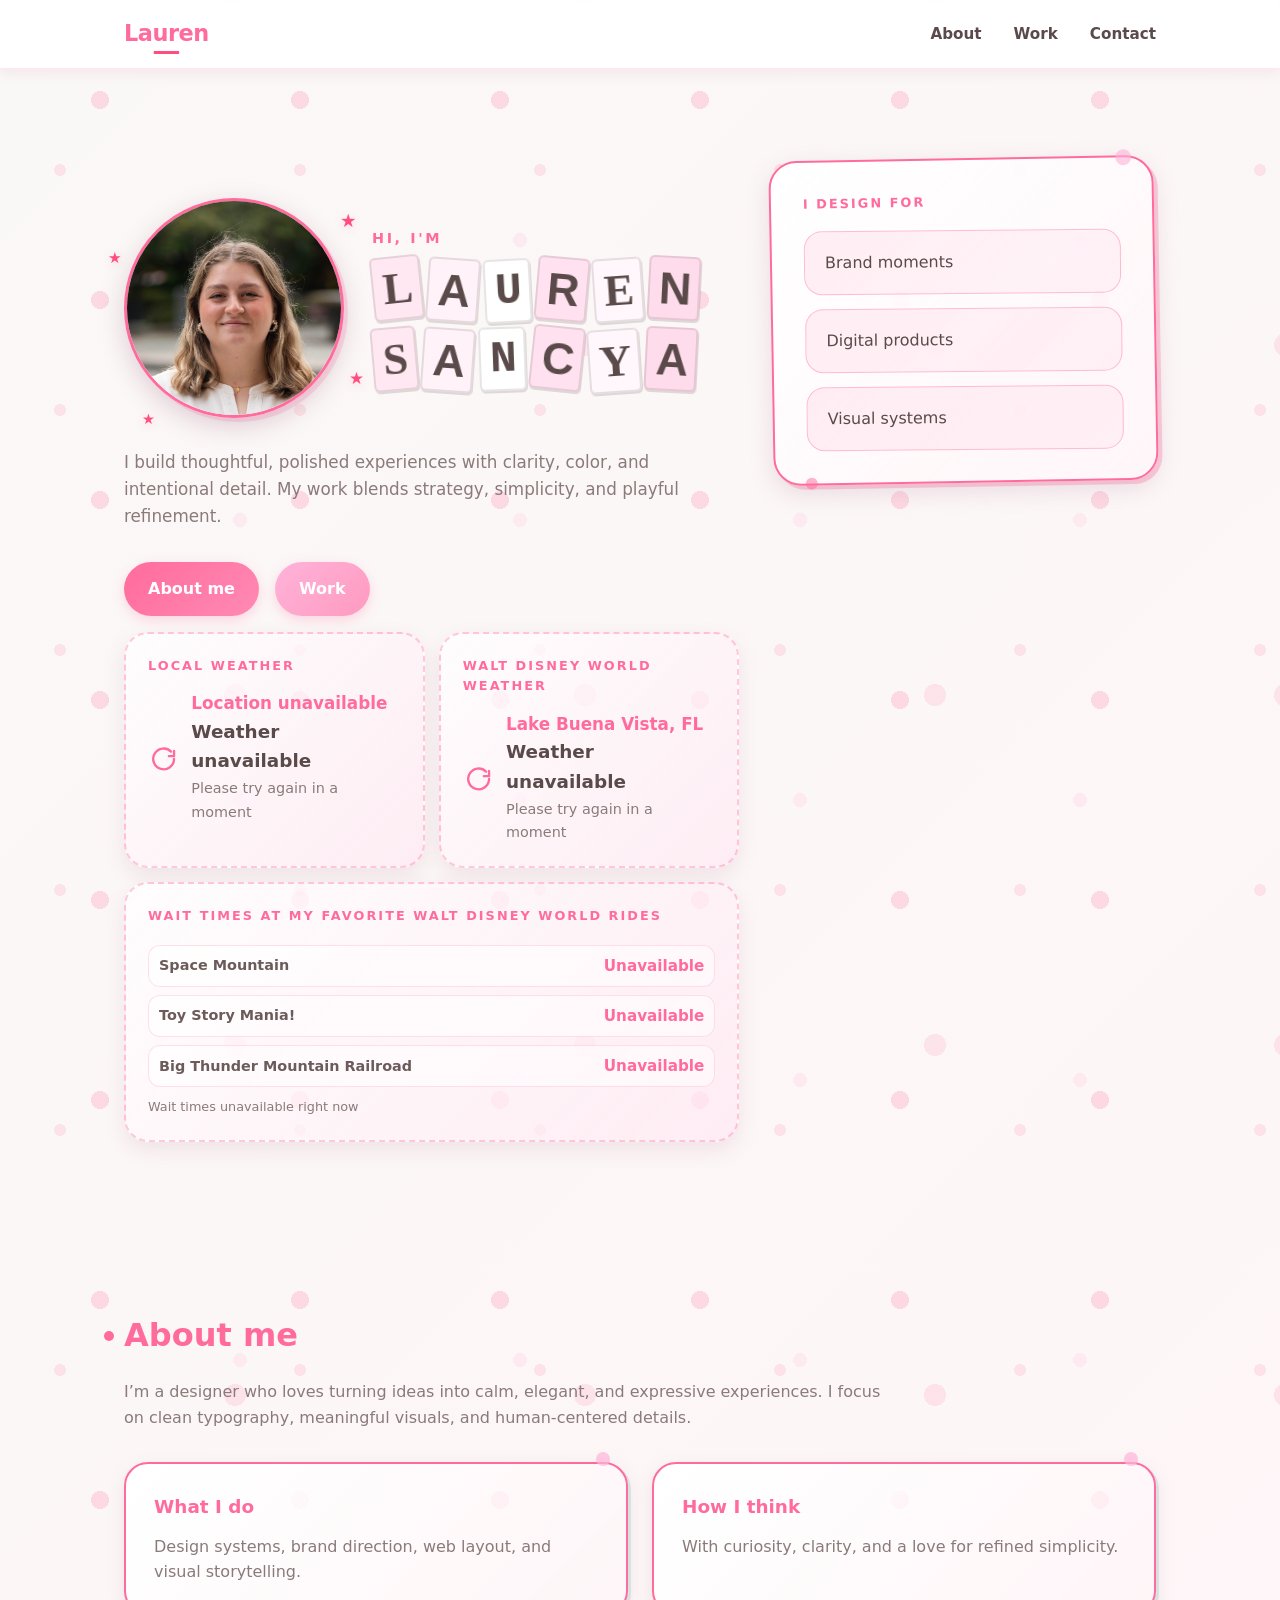
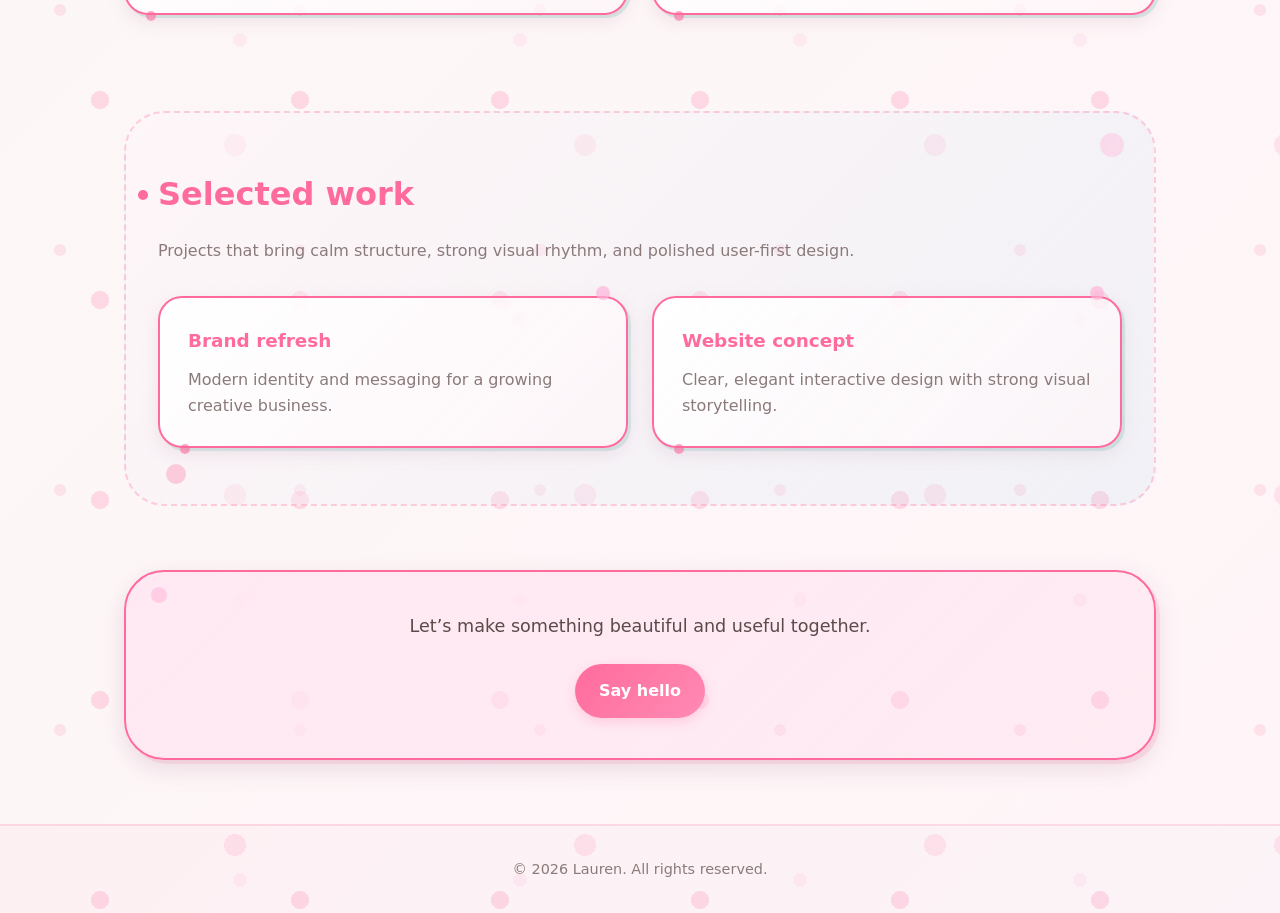
==== index.html @ f13fa700 "Add Disney ride wait times feature with live updates" ====
<!DOCTYPE html>
<html lang="en">
<head>
  <meta charset="UTF-8" />
  <meta name="viewport" content="width=device-width, initial-scale=1.0" />
  <title>Lauren | Designer</title>
  <link rel="stylesheet" href="css/style.css" />
  <style>
    .weather-card {
      margin-top: 18px;
      padding: 22px;
      border-radius: 24px;
      background: linear-gradient(135deg, rgba(255, 255, 255, 0.78), rgba(255, 232, 242, 0.7));
      border: 2px dashed rgba(255, 107, 157, 0.35);
      box-shadow: 0 8px 20px rgba(162, 107, 137, 0.14);
    }

    .weather-duo {
      margin-top: 16px;
      display: flex;
      gap: 14px;
      align-items: stretch;
      flex-wrap: wrap;
    }

    .weather-duo .weather-card {
      margin-top: 0;
      flex: 1 1 240px;
      min-width: 0;
    }

    @media (max-width: 760px) {
      .weather-duo {
        flex-direction: column;
      }
    }

    .weather-row {
      display: flex;
      align-items: center;
      gap: 12px;
      margin-top: 10px;
    }

    .weather-emoji {
      width: 2rem;
      height: 2rem;
      display: inline-flex;
      align-items: center;
      justify-content: center;
      line-height: 1;
    }

    .weather-emoji svg {
      width: 100%;
      height: 100%;
      display: block;
    }

    .weather-temp {
      margin: 0;
      font-size: 1.15rem;
      font-weight: 700;
      color: #5a4a4a;
    }

    .weather-text {
      margin: 2px 0 0;
      font-size: 0.9rem;
      color: #8b7a7a;
    }

    .weather-location {
      margin: 0 0 4px;
      font-size: 1.05rem;
      color: #ff6b9d;
      font-weight: 700;
      line-height: 1.1;
    }

    .ride-waits-list {
      list-style: none;
      margin: 10px 0 0;
      padding: 0;
      display: grid;
      gap: 8px;
    }

    .ride-waits-list li {
      display: flex;
      align-items: center;
      justify-content: space-between;
      gap: 8px;
      padding: 8px 10px;
      border-radius: 12px;
      background: rgba(255, 255, 255, 0.55);
      border: 1px solid rgba(255, 107, 157, 0.2);
    }

    .ride-name {
      font-size: 0.9rem;
      color: #6d5b5b;
      font-weight: 600;
    }

    .ride-wait {
      font-size: 0.95rem;
      color: #ff6b9d;
      font-weight: 700;
      white-space: nowrap;
    }

    .ride-waits-note {
      margin: 10px 0 0;
      font-size: 0.8rem;
      color: #8b7a7a;
    }
  </style>
</head>
<body>
  <nav class="navbar">
    <div class="navbar-container">
      <a href="index.html" class="navbar-logo">Lauren</a>
      <ul class="nav-links">
        <li><a href="about.html">About</a></li>
        <li><a href="work.html">Work</a></li>
        <li><a href="contact.html">Contact</a></li>
      </ul>
    </div>
  </nav>

  <main class="site-shell">
    <section class="hero reveal">
      <div class="hero-copy">
        <div class="name-section">
          <div class="photo-wrap">
            <img src="assets/images/profile.jpg" alt="Lauren Sancya" class="profile-photo">
            <span class="star-sticker star-1" aria-hidden="true">★</span>
            <span class="star-sticker star-2" aria-hidden="true">★</span>
            <span class="star-sticker star-3" aria-hidden="true">★</span>
            <span class="star-sticker star-4" aria-hidden="true">★</span>
          </div>
          <div class="name-copy">
            <p class="eyebrow">Hi, I'm</p>
            <h1 class="magazine-name" aria-label="Lauren Sancya">
              <span aria-hidden="true">L</span><span aria-hidden="true">a</span><span aria-hidden="true">u</span><span aria-hidden="true">r</span><span aria-hidden="true">e</span><span aria-hidden="true">n</span><span class="letter-gap" aria-hidden="true"></span><span aria-hidden="true">S</span><span aria-hidden="true">a</span><span aria-hidden="true">n</span><span aria-hidden="true">c</span><span aria-hidden="true">y</span><span aria-hidden="true">a</span>
            </h1>
          </div>
        </div>
        <p class="intro">
          I build thoughtful, polished experiences with clarity, color, and
          intentional detail. My work blends strategy, simplicity, and playful
          refinement.
        </p>
        <div class="actions">
          <a class="button button-primary" href="#about">About me</a>
          <a class="button button-secondary" href="#work">Work</a>
        </div>
        <div class="weather-duo">
          <div class="weather-card reveal reveal-delay-2" aria-live="polite">
            <p class="detail-label">Local weather</p>
            <div class="weather-row">
              <span id="weatherEmoji" class="weather-emoji" aria-hidden="true"></span>
              <div>
                <p id="weatherLocation" class="weather-location">Near you</p>
                <p id="weatherTemp" class="weather-temp">Loading weather...</p>
                <p id="weatherText" class="weather-text">Checking your location</p>
              </div>
            </div>
          </div>
          <div class="weather-card reveal reveal-delay-3" aria-live="polite">
            <p class="detail-label">Walt Disney World weather</p>
            <div class="weather-row">
              <span id="disneyWeatherEmoji" class="weather-emoji" aria-hidden="true"></span>
              <div>
                <p id="disneyWeatherLocation" class="weather-location">Lake Buena Vista, FL</p>
                <p id="disneyWeatherTemp" class="weather-temp">Loading weather...</p>
                <p id="disneyWeatherText" class="weather-text">Fetching current conditions</p>
              </div>
            </div>
          </div>
          <div class="weather-card ride-waits-card reveal reveal-delay-3" aria-live="polite">
            <p class="detail-label">Wait times at my Favorite Walt Disney World Rides</p>
            <ul class="ride-waits-list">
              <li>
                <span class="ride-name">Space Mountain</span>
                <span id="waitSpaceMountain" class="ride-wait">Loading...</span>
              </li>
              <li>
                <span class="ride-name">Toy Story Mania!</span>
                <span id="waitToyStoryMania" class="ride-wait">Loading...</span>
              </li>
              <li>
                <span class="ride-name">Big Thunder Mountain Railroad</span>
                <span id="waitBigThunder" class="ride-wait">Loading...</span>
              </li>
            </ul>
            <p id="rideWaitsNote" class="ride-waits-note">Fetching live wait times...</p>
          </div>
        </div>
      </div>
      <div class="hero-card">
        <div class="detail-card">
          <p class="detail-label">I design for</p>
          <ul>
            <li>Brand moments</li>
            <li>Digital products</li>
            <li>Visual systems</li>
          </ul>
        </div>
      </div>
    </section>

    <section id="about" class="section-panel reveal">
      <div>
        <h2>About me</h2>
        <p>
          I’m a designer who loves turning ideas into calm, elegant, and
          expressive experiences. I focus on clean typography, meaningful
          visuals, and human-centered details.
        </p>
      </div>
      <div class="bio-grid">
        <div class="bio-card reveal reveal-delay-1">
          <h3>What I do</h3>
          <p>Design systems, brand direction, web layout, and visual storytelling.</p>
        </div>
        <div class="bio-card reveal reveal-delay-2">
          <h3>How I think</h3>
          <p>With curiosity, clarity, and a love for refined simplicity.</p>
        </div>
      </div>
    </section>

    <section id="work" class="section-panel section-alt reveal">
      <div>
        <h2>Selected work</h2>
        <p>
          Projects that bring calm structure, strong visual rhythm, and polished
          user-first design.
        </p>
      </div>
      <div class="project-grid">
        <article class="project-card reveal reveal-delay-1">
          <h3>Brand refresh</h3>
          <p>Modern identity and messaging for a growing creative business.</p>
        </article>
        <article class="project-card reveal reveal-delay-2">
          <h3>Website concept</h3>
          <p>Clear, elegant interactive design with strong visual storytelling.</p>
        </article>
      </div>
    </section>

    <section class="footer-panel reveal">
      <p>Let’s make something beautiful and useful together.</p>
      <a class="button button-primary" href="contact.html">Say hello</a>
    </section>
  </main>

  <footer class="site-footer">
    <p>&copy; 2026 Lauren. All rights reserved.</p>
  </footer>
<script>
  const observer = new IntersectionObserver((entries) => {
    entries.forEach((entry) => {
      if (entry.isIntersecting) {
        entry.target.classList.add('visible');
        observer.unobserve(entry.target);
      }
    });
  }, { threshold: 0.12 });
  document.querySelectorAll('.reveal').forEach((el) => observer.observe(el));

  const weatherEmojiEl = document.getElementById('weatherEmoji');
  const weatherTempEl = document.getElementById('weatherTemp');
  const weatherTextEl = document.getElementById('weatherText');
  const weatherLocationEl = document.getElementById('weatherLocation');
  const disneyWeatherEmojiEl = document.getElementById('disneyWeatherEmoji');
  const disneyWeatherTempEl = document.getElementById('disneyWeatherTemp');
  const disneyWeatherTextEl = document.getElementById('disneyWeatherText');
  const disneyWeatherLocationEl = document.getElementById('disneyWeatherLocation');
  const waitSpaceMountainEl = document.getElementById('waitSpaceMountain');
  const waitToyStoryManiaEl = document.getElementById('waitToyStoryMania');
  const waitBigThunderEl = document.getElementById('waitBigThunder');
  const rideWaitsNoteEl = document.getElementById('rideWaitsNote');

  function pinkWeatherIcon(iconName) {
    const stroke = '#ff6b9d';
    const fill = 'none';
    const base = `stroke="${stroke}" stroke-width="1.8" stroke-linecap="round" stroke-linejoin="round" fill="${fill}"`;

    const icons = {
      sunny: `<svg viewBox="0 0 24 24" aria-hidden="true"><circle cx="12" cy="12" r="4" ${base}></circle><path d="M12 2.8v2.2M12 19v2.2M2.8 12H5M19 12h2.2M5.2 5.2l1.6 1.6M17.2 17.2l1.6 1.6M18.8 5.2l-1.6 1.6M6.8 17.2l-1.6 1.6" ${base}></path></svg>`,
      partlyCloudy: `<svg viewBox="0 0 24 24" aria-hidden="true"><circle cx="8" cy="8" r="3" ${base}></circle><path d="M12 18.5h6a2.8 2.8 0 1 0-.6-5.5 4.5 4.5 0 0 0-8.5 1.4A2.4 2.4 0 0 0 9.5 18.5H12Z" ${base}></path></svg>`,
      cloudy: `<svg viewBox="0 0 24 24" aria-hidden="true"><path d="M7.5 18h9a3 3 0 1 0-.8-5.9A5 5 0 0 0 6 13.2 2.8 2.8 0 0 0 7.5 18Z" ${base}></path></svg>`,
      foggy: `<svg viewBox="0 0 24 24" aria-hidden="true"><path d="M7.5 13h9a3 3 0 1 0-.8-5.9A5 5 0 0 0 6 8.2 2.8 2.8 0 0 0 7.5 13Z" ${base}></path><path d="M4 16h16M6 19h12" ${base}></path></svg>`,
      drizzle: `<svg viewBox="0 0 24 24" aria-hidden="true"><path d="M7.5 12.5h9a3 3 0 1 0-.8-5.9A5 5 0 0 0 6 7.7a2.8 2.8 0 0 0 1.5 4.8Z" ${base}></path><path d="M9 16.2l-.8 1.8M13 16.2l-.8 1.8M17 16.2l-.8 1.8" ${base}></path></svg>`,
      rain: `<svg viewBox="0 0 24 24" aria-hidden="true"><path d="M7.5 12.5h9a3 3 0 1 0-.8-5.9A5 5 0 0 0 6 7.7a2.8 2.8 0 0 0 1.5 4.8Z" ${base}></path><path d="M9 15.8l-1 2.7M13 15.8l-1 2.7M17 15.8l-1 2.7" ${base}></path></svg>`,
      snow: `<svg viewBox="0 0 24 24" aria-hidden="true"><path d="M7.5 12.5h9a3 3 0 1 0-.8-5.9A5 5 0 0 0 6 7.7a2.8 2.8 0 0 0 1.5 4.8Z" ${base}></path><path d="M10 17h4M12 15v4M10.7 15.7l2.6 2.6M13.3 15.7l-2.6 2.6" ${base}></path></svg>`,
      thunderstorm: `<svg viewBox="0 0 24 24" aria-hidden="true"><path d="M7.5 12.5h9a3 3 0 1 0-.8-5.9A5 5 0 0 0 6 7.7a2.8 2.8 0 0 0 1.5 4.8Z" ${base}></path><path d="M12.6 13.7l-1.8 3h1.8l-1.2 3.5 3-4.5h-1.9l1.1-2Z" ${base}></path></svg>`,
      update: `<svg viewBox="0 0 24 24" aria-hidden="true"><path d="M20 12a8 8 0 1 1-2.3-5.7" ${base}></path><path d="M20 5.8v4h-4" ${base}></path></svg>`
    };

    return icons[iconName] || icons.update;
  }

  function weatherFromCode(code) {
    if (code === 0) return { icon: 'sunny', label: 'Sunny' };
    if ([1, 2].includes(code)) return { icon: 'partlyCloudy', label: 'Partly cloudy' };
    if (code === 3) return { icon: 'cloudy', label: 'Cloudy' };
    if ([45, 48].includes(code)) return { icon: 'foggy', label: 'Foggy' };
    if ([51, 53, 55, 56, 57].includes(code)) return { icon: 'drizzle', label: 'Drizzle' };
    if ([61, 63, 65, 66, 67, 80, 81, 82].includes(code)) return { icon: 'rain', label: 'Rain' };
    if ([71, 73, 75, 77, 85, 86].includes(code)) return { icon: 'snow', label: 'Snow' };
    if ([95, 96, 99].includes(code)) return { icon: 'thunderstorm', label: 'Thunderstorm' };
    return { icon: 'update', label: 'Weather update' };
  }

  function setWeatherStatus(iconName, tempText, descText, locationText = 'Near you') {
    weatherEmojiEl.innerHTML = pinkWeatherIcon(iconName);
    weatherTempEl.textContent = tempText;
    weatherTextEl.textContent = descText;
    weatherLocationEl.textContent = locationText;
  }

  function setDisneyWeatherStatus(iconName, tempText, descText, locationText = 'Lake Buena Vista, FL') {
    disneyWeatherEmojiEl.innerHTML = pinkWeatherIcon(iconName);
    disneyWeatherTempEl.textContent = tempText;
    disneyWeatherTextEl.textContent = descText;
    disneyWeatherLocationEl.textContent = locationText;
  }

  function locationLabelFromTimezone(timezone, latitude, longitude) {
    if (!timezone || timezone === 'auto' || timezone === 'GMT' || timezone === 'UTC') {
      return `Lat ${latitude.toFixed(2)}, Lon ${longitude.toFixed(2)}`;
    }

    const lastSegment = timezone.split('/').pop() || timezone;
    return lastSegment.replace(/_/g, ' ');
  }

  const usStateAbbreviations = {
    Alabama: 'AL',
    Alaska: 'AK',
    Arizona: 'AZ',
    Arkansas: 'AR',
    California: 'CA',
    Colorado: 'CO',
    Connecticut: 'CT',
    Delaware: 'DE',
    Florida: 'FL',
    Georgia: 'GA',
    Hawaii: 'HI',
    Idaho: 'ID',
    Illinois: 'IL',
    Indiana: 'IN',
    Iowa: 'IA',
    Kansas: 'KS',
    Kentucky: 'KY',
    Louisiana: 'LA',
    Maine: 'ME',
    Maryland: 'MD',
    Massachusetts: 'MA',
    Michigan: 'MI',
    Minnesota: 'MN',
    Mississippi: 'MS',
    Missouri: 'MO',
    Montana: 'MT',
    Nebraska: 'NE',
    Nevada: 'NV',
    'New Hampshire': 'NH',
    'New Jersey': 'NJ',
    'New Mexico': 'NM',
    'New York': 'NY',
    'North Carolina': 'NC',
    'North Dakota': 'ND',
    Ohio: 'OH',
    Oklahoma: 'OK',
    Oregon: 'OR',
    Pennsylvania: 'PA',
    'Rhode Island': 'RI',
    'South Carolina': 'SC',
    'South Dakota': 'SD',
    Tennessee: 'TN',
    Texas: 'TX',
    Utah: 'UT',
    Vermont: 'VT',
    Virginia: 'VA',
    Washington: 'WA',
    'West Virginia': 'WV',
    Wisconsin: 'WI',
    Wyoming: 'WY',
    'District of Columbia': 'DC'
  };

  function normalizeUsState(stateName, countryCode = '') {
    if (!stateName) return '';
    const normalizedCountry = String(countryCode).toUpperCase();
    const trimmed = String(stateName).trim();

    if (/^[A-Z]{2}$/.test(trimmed)) return trimmed;

    if (normalizedCountry === 'US') {
      return usStateAbbreviations[trimmed] || trimmed;
    }

    return trimmed;
  }

  async function locationLabelFromCoords(latitude, longitude, timezoneFallback) {
    function fallbackLabel() {
      return locationLabelFromTimezone(timezoneFallback, latitude, longitude);
    }

    try {
      const primaryUrl = `https://api.bigdatacloud.net/data/reverse-geocode-client?latitude=${latitude}&longitude=${longitude}&localityLanguage=en`;
      const primaryResponse = await fetch(primaryUrl);
      if (primaryResponse.ok) {
        const primaryData = await primaryResponse.json();
        const city = primaryData.city || primaryData.locality || '';
        const countryCode = primaryData.countryCode || '';
        const subdivisionCode = String(primaryData.principalSubdivisionCode || '');
        const stateFromCode = subdivisionCode.includes('-') ? subdivisionCode.split('-').pop() : '';
        const stateFromName = normalizeUsState(primaryData.principalSubdivision || '', countryCode);
        const state = stateFromCode || stateFromName;

        if (city && state) return `${city}, ${state}`;
        if (city) return city;
      }

      const reverseUrl = `https://geocoding-api.open-meteo.com/v1/reverse?latitude=${latitude}&longitude=${longitude}&language=en&format=json`;
      const reverseResponse = await fetch(reverseUrl);
      if (!reverseResponse.ok) throw new Error('Reverse geocoding failed');

      const reverseData = await reverseResponse.json();
      const place = reverseData.results && reverseData.results[0];
      if (!place) throw new Error('No reverse geocoding result');

      const city = place.name || '';
      const countryCode = place.country_code || '';
      const state = normalizeUsState(place.admin1 || '', countryCode) || place.country || '';

      if (city && state) return `${city}, ${state}`;
      if (city) return city;

      return fallbackLabel();
    } catch (error) {
      return fallbackLabel();
    }
  }

  async function loadWeather(latitude, longitude) {
    try {
      const url = `https://api.open-meteo.com/v1/forecast?latitude=${latitude}&longitude=${longitude}&current=temperature_2m,weather_code&temperature_unit=fahrenheit&timezone=auto`;
      const response = await fetch(url);
      if (!response.ok) throw new Error('Weather request failed');
      const data = await response.json();
      const current = data.current;
      if (!current) throw new Error('Missing weather data');

      const condition = weatherFromCode(current.weather_code);
      const temp = Math.round(current.temperature_2m);
      const locationLabel = await locationLabelFromCoords(latitude, longitude, data.timezone);
      setWeatherStatus(condition.icon, `${temp}°F`, condition.label, locationLabel);
    } catch (error) {
      setWeatherStatus('update', 'Weather unavailable', 'Please try again in a moment', 'Location unavailable');
    }
  }

  async function loadDisneyWeather() {
    try {
      const disneyLat = 28.3772;
      const disneyLon = -81.5707;
      const url = `https://api.open-meteo.com/v1/forecast?latitude=${disneyLat}&longitude=${disneyLon}&current=temperature_2m,weather_code&temperature_unit=fahrenheit&timezone=auto`;
      const response = await fetch(url);
      if (!response.ok) throw new Error('Disney weather request failed');
      const data = await response.json();
      const current = data.current;
      if (!current) throw new Error('Missing Disney weather data');

      const condition = weatherFromCode(current.weather_code);
      const temp = Math.round(current.temperature_2m);
      setDisneyWeatherStatus(condition.icon, `${temp}°F`, condition.label, 'Lake Buena Vista, FL');
    } catch (error) {
      setDisneyWeatherStatus('update', 'Weather unavailable', 'Please try again in a moment', 'Lake Buena Vista, FL');
    }
  }

  function getBrowserPosition(options) {
    return new Promise((resolve, reject) => {
      navigator.geolocation.getCurrentPosition(resolve, reject, options);
    });
  }

  function waitTextFromRideLiveData(data) {
    const live = data && data.liveData && data.liveData[0];
    if (!live) return 'Unavailable';

    const standbyWait = live.queue && live.queue.STANDBY && live.queue.STANDBY.waitTime;
    if (typeof standbyWait === 'number') {
      return `${standbyWait} min`;
    }

    if (live.status === 'DOWN') return 'Down';
    if (live.status === 'CLOSED') return 'Closed';
    return 'Unavailable';
  }

  async function loadDisneyRideWaits() {
    const rideConfigs = [
      { id: 'b2260923-9315-40fd-9c6b-44dd811dbe64', element: waitSpaceMountainEl },
      { id: '20b5daa8-e1ea-436f-830c-2d7d18d929b5', element: waitToyStoryManiaEl },
      { id: 'de3309ca-97d5-4211-bffe-739fed47e92f', element: waitBigThunderEl }
    ];

    rideWaitsNoteEl.textContent = 'Fetching live wait times...';

    try {
      const waitResults = await Promise.all(
        rideConfigs.map(async (ride) => {
          const url = `https://api.themeparks.wiki/v1/entity/${ride.id}/live`;
          const response = await fetch(url);
          if (!response.ok) throw new Error('Ride wait request failed');
          const data = await response.json();
          return {
            element: ride.element,
            waitText: waitTextFromRideLiveData(data)
          };
        })
      );

      waitResults.forEach((item) => {
        item.element.textContent = item.waitText;
      });

      const updatedTime = new Date().toLocaleTimeString([], { hour: 'numeric', minute: '2-digit' });
      rideWaitsNoteEl.textContent = `Updated ${updatedTime}`;
    } catch (error) {
      rideConfigs.forEach((ride) => {
        ride.element.textContent = 'Unavailable';
      });
      rideWaitsNoteEl.textContent = 'Wait times unavailable right now';
    }
  }

  async function loadApproximateWeatherFromTimezone() {
    try {
      const tz = Intl.DateTimeFormat().resolvedOptions().timeZone || '';
      const guessedCity = (tz.split('/').pop() || '').replace(/_/g, ' ');
      if (!guessedCity) throw new Error('No timezone city available');

      const geoUrl = `https://geocoding-api.open-meteo.com/v1/search?name=${encodeURIComponent(guessedCity)}&count=1&language=en&format=json`;
      const geoResponse = await fetch(geoUrl);
      if (!geoResponse.ok) throw new Error('Geocoding failed');

      const geoData = await geoResponse.json();
      const place = geoData.results && geoData.results[0];
      if (!place) throw new Error('No geocoding result');

      await loadWeather(place.latitude, place.longitude);
    } catch (error) {
      setWeatherStatus('⚠️', 'Weather unavailable', 'Please try again in a moment', 'Location unavailable');
    }
  }

  async function requestWeatherFromBrowserLocation() {
    if (!navigator.geolocation) {
      loadApproximateWeatherFromTimezone();
      return;
    }

    if (!window.isSecureContext) {
      loadApproximateWeatherFromTimezone();
      return;
    }

    try {
      const firstTry = await getBrowserPosition({
        enableHighAccuracy: false,
        timeout: 4500,
        maximumAge: 900000
      });
      loadWeather(firstTry.coords.latitude, firstTry.coords.longitude);
      return;
    } catch (error) {
      if (error && error.code === 1) {
        loadApproximateWeatherFromTimezone();
      } else if (error && error.code === 2) {
        loadApproximateWeatherFromTimezone();
      } else {
        loadApproximateWeatherFromTimezone();
      }
    }
  }

  setWeatherStatus('update', 'Loading weather...', 'Checking your location', 'Near you');
  setDisneyWeatherStatus('update', 'Loading weather...', 'Fetching current conditions', 'Lake Buena Vista, FL');

  requestWeatherFromBrowserLocation();
  loadDisneyWeather();
  loadDisneyRideWaits();
</script>
</body>
</html>
---- css/style.css ----
:root {
  color-scheme: light;
  --bg: #faf8f6;
  --surface: #fff5f8;
  --surface-strong: #ffe8f2;
  --text: #5a4a4a;
  --muted: #8b7a7a;
  --accent-pink: #ff6b9d;
  --accent-pink-light: #ffb3d9;
  --accent-pink-dark: #ff4d7f;
  --accent-blue: #a8d8f0;
  --accent-brown: #a68570;
  --accent-soft: rgba(255, 107, 157, 0.15);
  --radius: 32px;
  --shadow: 0 8px 24px rgba(162, 107, 137, 0.15);
}

* {
  box-sizing: border-box;
}

html, body {
  margin: 0;
  min-height: 100%;
}

body {
  font-family: "Segoe UI", ui-sans-serif, system-ui, -apple-system, BlinkMacSystemFont, sans-serif;
  background:
    radial-gradient(circle, rgba(255, 107, 157, 0.22) 9px,  transparent 9px),
    radial-gradient(circle, rgba(255, 179, 217, 0.18) 7px,  transparent 7px),
    radial-gradient(circle, rgba(255, 107, 157, 0.14) 11px, transparent 11px),
    radial-gradient(circle, rgba(255, 77,  127, 0.12) 6px,  transparent 6px),
    linear-gradient(135deg, #faf8f6 0%, #fff5f8 100%);
  background-size:
    200px 200px,
    280px 280px,
    350px 350px,
    240px 240px,
    100% 100%;
  background-position:
    0     0,
    100px 100px,
    60px  170px,
    180px 50px,
    0     0;
  animation: dots-move 24s linear infinite;
  color: var(--text);
  line-height: 1.6;
}

@keyframes dots-move {
  0% {
    background-position:
      0 0,
      100px 100px,
      60px 170px,
      180px 50px,
      0 0;
  }

  100% {
    background-position:
      200px 200px,
      -140px -120px,
      410px -180px,
      -60px 290px,
      0 0;
  }
}

/* Scroll reveal */
.reveal {
  opacity: 0;
  transform: translateY(32px);
  transition: opacity 0.6s ease, transform 0.6s ease;
}

.reveal.visible {
  opacity: 1;
  transform: translateY(0);
}

.reveal-delay-1 { transition-delay: 0.1s; }
.reveal-delay-2 { transition-delay: 0.2s; }
.reveal-delay-3 { transition-delay: 0.3s; }
.reveal-delay-4 { transition-delay: 0.4s; }

@media (prefers-reduced-motion: reduce) {
  body { animation: none; }
  .reveal { opacity: 1; transform: none; transition: none; }
}

/* Navigation */
.navbar {
  position: sticky;
  top: 0;
  background: rgba(255, 255, 255, 0.95);
  backdrop-filter: blur(10px);
  border-bottom: 2px solid rgba(255, 107, 157, 0.15);
  z-index: 100;
  box-shadow: 0 4px 12px rgba(162, 107, 137, 0.1);
}

.navbar-container {
  max-width: 1080px;
  margin: 0 auto;
  padding: 16px 24px;
  display: flex;
  justify-content: space-between;
  align-items: center;
}

.navbar-logo {
  font-size: 1.4rem;
  font-weight: 700;
  color: var(--accent-pink);
  text-decoration: none;
  letter-spacing: -0.02em;
  position: relative;
}

.navbar-logo::after {
  content: '';
  position: absolute;
  bottom: -2px;
  left: 0;
  right: 0;
  height: 3px;
  background: var(--accent-pink-dark);
  border-radius: 999px;
  transform: scaleX(0.3);
}

.nav-links {
  display: flex;
  list-style: none;
  gap: 32px;
  margin: 0;
  padding: 0;
}

.nav-links a {
  color: var(--text);
  text-decoration: none;
  font-weight: 600;
  transition: color 0.2s ease, transform 0.2s ease;
  position: relative;
  font-size: 0.95rem;
}

.nav-links a:hover {
  color: var(--accent-pink);
  transform: translateY(-2px);
}

.nav-links a.active {
  color: var(--accent-pink);
}

.nav-links a.active::after {
  content: '';
  position: absolute;
  bottom: -6px;
  left: 0;
  right: 0;
  height: 2px;
  background: var(--accent-pink);
  border-radius: 999px;
}

/* Main layout */
.site-shell {
  max-width: 1080px;
  margin: 0 auto;
  padding: 48px 24px 64px;
}

/* Page header */
.page-header {
  padding: 40px 0 64px;
  text-align: center;
}

.page-header h1 {
  margin: 0 0 24px;
  font-size: clamp(2.4rem, 3.5vw, 3.8rem);
  line-height: 1.1;
  letter-spacing: -0.04em;
}

.page-header .intro {
  max-width: 680px;
  margin: 0 auto;
  color: var(--muted);
  font-size: 1.05rem;
}

/* Hero section (home) */
.hero {
  display: grid;
  grid-template-columns: minmax(0, 1.6fr) minmax(260px, 1fr);
  gap: 32px;
  align-items: start;
  padding: 40px 0 64px;
}

.hero-copy {
  padding: 40px 0;
}

.name-section {
  display: flex;
  align-items: center;
  gap: 28px;
  margin-bottom: 24px;
}

.photo-wrap {
  position: relative;
  display: inline-block;
}

.star-sticker {
  position: absolute;
  z-index: 3;
  color: var(--accent-pink-dark);
  font-size: 1.15rem;
  text-shadow: 0 2px 8px rgba(255, 107, 157, 0.25);
  opacity: 0;
  transform: scale(0.45) rotate(-12deg);
  animation: sticker-pop 520ms cubic-bezier(0.17, 0.89, 0.32, 1.25) forwards, sticker-twinkle 1.4s ease-in-out 900ms infinite;
}

.star-1 {
  top: 8px;
  right: -12px;
  animation-delay: 240ms, 1.15s;
}

.star-2 {
  top: 48px;
  left: -16px;
  font-size: 0.95rem;
  animation-delay: 330ms, 1.35s;
}

.star-3 {
  bottom: 34px;
  right: -20px;
  font-size: 1.05rem;
  animation-delay: 420ms, 1.1s;
}

.star-4 {
  bottom: -6px;
  left: 18px;
  font-size: 0.9rem;
  animation-delay: 520ms, 1.4s;
}

.photo-wrap::before,
.photo-wrap::after {
  content: "";
  position: absolute;
  border-radius: 50%;
  pointer-events: none;
  opacity: 0;
}

.photo-wrap::before {
  width: 250px;
  height: 250px;
  top: -15px;
  left: -15px;
  border: 3px dashed rgba(255, 107, 157, 0.65);
  animation: burst-ring 700ms ease-out 80ms forwards;
}

.photo-wrap::after {
  width: 280px;
  height: 280px;
  top: -30px;
  left: -30px;
  background: radial-gradient(circle, rgba(255, 107, 157, 0.22) 0%, rgba(255, 107, 157, 0) 68%);
  animation: burst-glow 800ms ease-out 80ms forwards;
}

.profile-photo {
  width: 220px;
  height: 220px;
  border-radius: 50%;
  object-fit: cover;
  border: 3px solid var(--accent-pink);
  box-shadow: 0 8px 24px rgba(162, 107, 137, 0.3), 4px 4px 0 rgba(255, 107, 157, 0.2);
  flex-shrink: 0;
  opacity: 0;
  transform: scale(0.75);
  animation: photo-pop 650ms cubic-bezier(0.17, 0.89, 0.32, 1.28) 120ms forwards;
}

.name-copy {
  display: flex;
  flex-direction: column;
  gap: 8px;
}

.name-section .eyebrow {
  margin: 0;
  font-size: 0.9rem;
}

.name-section h1 {
  margin: 0;
  font-size: 2.8rem;
  line-height: 1.18;
}

.magazine-name {
  margin: 0;
  display: flex;
  flex-wrap: wrap;
  gap: 0.3rem;
  align-items: flex-end;
  line-height: 1;
  padding-bottom: 0.12em;
}

.magazine-name span {
  display: inline-flex;
  align-items: center;
  justify-content: center;
  min-width: 0.78em;
  padding: 0.08em 0.2em;
  border: 2px solid rgba(90, 74, 74, 0.15);
  border-radius: 0.12em;
  box-shadow: 1px 2px 0 rgba(90, 74, 74, 0.18);
  background: #fff;
  color: #5a4a4a;
  text-transform: uppercase;
  --letter-transform: rotate(0deg);
  transform: var(--letter-transform);
  opacity: 0;
  animation: letter-pop 480ms ease-out forwards, letter-bob 3.2s ease-in-out 1.1s infinite;
}

.magazine-name .letter-gap {
  min-width: 0.42em;
  padding: 0;
  border: 0;
  background: transparent;
  box-shadow: none;
  transform: none;
  opacity: 1;
  animation: none;
}

.magazine-name span:nth-child(1) { font-family: Georgia, serif; background: #ffe8f2; --letter-transform: rotate(-6deg) translateY(-2px); animation-delay: 80ms, 1.08s; }
.magazine-name span:nth-child(2) { font-family: "Trebuchet MS", sans-serif; background: #fff2f8; --letter-transform: rotate(4deg); animation-delay: 160ms, 1.16s; }
.magazine-name span:nth-child(3) { font-family: "Courier New", monospace; background: #fff; --letter-transform: rotate(-3deg) translateY(1px); animation-delay: 240ms, 1.24s; }
.magazine-name span:nth-child(4) { font-family: Impact, "Arial Black", sans-serif; background: #ffe1ef; --letter-transform: rotate(5deg) translateY(-1px); animation-delay: 320ms, 1.32s; }
.magazine-name span:nth-child(5) { font-family: "Palatino Linotype", serif; background: #fff7fb; --letter-transform: rotate(-4deg); animation-delay: 400ms, 1.40s; }
.magazine-name span:nth-child(6) { font-family: Verdana, sans-serif; background: #ffdceb; --letter-transform: rotate(3deg) translateY(-2px); animation-delay: 480ms, 1.48s; }
.magazine-name span:nth-child(8) { font-family: Georgia, serif; background: #ffe8f2; --letter-transform: rotate(-5deg); animation-delay: 560ms, 1.56s; }
.magazine-name span:nth-child(9) { font-family: "Gill Sans", "Trebuchet MS", sans-serif; background: #fff2f8; --letter-transform: rotate(4deg) translateY(1px); animation-delay: 640ms, 1.64s; }
.magazine-name span:nth-child(10) { font-family: "Courier New", monospace; background: #fff; --letter-transform: rotate(-2deg); animation-delay: 720ms, 1.72s; }
.magazine-name span:nth-child(11) { font-family: Impact, "Arial Black", sans-serif; background: #ffe1ef; --letter-transform: rotate(6deg) translateY(-1px); animation-delay: 800ms, 1.80s; }
.magazine-name span:nth-child(12) { font-family: "Palatino Linotype", serif; background: #fff7fb; --letter-transform: rotate(-4deg) translateY(2px); animation-delay: 880ms, 1.88s; }
.magazine-name span:nth-child(13) { font-family: Verdana, sans-serif; background: #ffdceb; --letter-transform: rotate(3deg); animation-delay: 960ms, 1.96s; }

@keyframes letter-pop {
  0% {
    opacity: 0;
    transform: var(--letter-transform) translateY(12px) scale(0.78);
    filter: blur(1px);
  }

  100% {
    opacity: 1;
    transform: var(--letter-transform) translateY(0) scale(1);
    filter: blur(0);
  }
}

@keyframes letter-bob {
  0%,
  100% {
    transform: var(--letter-transform) translateY(0);
  }

  50% {
    transform: var(--letter-transform) translateY(-3px);
  }
}

.name-section .typing-headline {
  display: inline-block;
  overflow: hidden;
  white-space: nowrap;
  width: 0;
  line-height: 1.2;
  padding-bottom: 0.22em;
  border-right: 3px solid var(--accent-pink-dark);
  animation: typing 1.7s steps(13, end) 380ms forwards, blink-caret 700ms step-end 380ms 3, hide-caret 1ms linear 2.08s forwards;
}

.eyebrow {
  margin: 0 0 18px;
  color: var(--accent-pink);
  font-size: 0.95rem;
  letter-spacing: 0.18em;
  text-transform: uppercase;
  font-weight: 700;
}

h1 {
  margin: 0 0 24px;
  font-size: clamp(3rem, 4vw, 4.8rem);
  line-height: 0.98;
  letter-spacing: -0.04em;
}

@keyframes photo-pop {
  0% {
    opacity: 0;
    transform: scale(0.75);
  }

  70% {
    opacity: 1;
    transform: scale(1.08);
  }

  100% {
    opacity: 1;
    transform: scale(1);
  }
}

@keyframes burst-ring {
  0% {
    opacity: 0;
    transform: scale(0.35) rotate(-18deg);
  }

  40% {
    opacity: 0.9;
  }

  100% {
    opacity: 0;
    transform: scale(1.1) rotate(8deg);
  }
}

@keyframes burst-glow {
  0% {
    opacity: 0;
    transform: scale(0.6);
  }

  35% {
    opacity: 0.7;
  }

  100% {
    opacity: 0;
    transform: scale(1.12);
  }
}

@keyframes sticker-pop {
  0% {
    opacity: 0;
    transform: scale(0.45) rotate(-12deg);
  }

  70% {
    opacity: 1;
    transform: scale(1.15) rotate(8deg);
  }

  100% {
    opacity: 1;
    transform: scale(1) rotate(0deg);
  }
}

@keyframes sticker-twinkle {
  0%,
  100% {
    transform: scale(1) rotate(0deg);
    filter: brightness(1);
  }

  50% {
    transform: scale(1.16) rotate(8deg);
    filter: brightness(1.18);
  }
}

@keyframes typing {
  from {
    width: 0;
  }

  to {
    width: 14ch;
  }
}

@keyframes blink-caret {
  0%,
  100% {
    border-right-color: transparent;
  }

  50% {
    border-right-color: var(--accent-pink-dark);
  }
}

@keyframes hide-caret {
  to {
    border-right-width: 0;
    border-right-color: transparent;
  }
}

.intro {
  max-width: 640px;
  color: var(--muted);
  font-size: 1.05rem;
}

.actions {
  display: flex;
  flex-wrap: wrap;
  gap: 16px;
  margin-top: 32px;
}

.button {
  display: inline-flex;
  align-items: center;
  justify-content: center;
  padding: 14px 24px;
  border-radius: 999px;
  text-decoration: none;
  font-weight: 700;
  transition: transform 0.2s ease, background-color 0.2s ease, color 0.2s ease, box-shadow 0.2s ease;
  border: none;
  cursor: pointer;
  font-size: 1rem;
  box-shadow: 0 4px 12px rgba(255, 107, 157, 0.25);
  position: relative;
}

.button:hover {
  transform: translateY(-3px) rotate(1deg);
  box-shadow: 0 8px 20px rgba(255, 107, 157, 0.35);
}

.button-primary {
  background: linear-gradient(135deg, var(--accent-pink), #ff8ab3);
  color: white;
  font-weight: 700;
}

.button-primary:hover {
  background: linear-gradient(135deg, #ff5a8c, #ff9ac0);
}

.button-secondary {
  background: linear-gradient(135deg, var(--accent-pink-light), #ff9ac0);
  color: white;
  border: none;
  font-weight: 700;
}

.button-secondary:hover {
  background: linear-gradient(135deg, #ff8fb0, #ffb3d9);
}

.hero-card {
  position: sticky;
  top: 100px;
}

.detail-card {
  padding: 32px;
  border-radius: 28px;
  background: linear-gradient(135deg, #ffffff 0%, rgba(255, 245, 248, 0.8) 100%);
  border: 2px solid var(--accent-pink);
  box-shadow: 0 8px 24px rgba(162, 107, 137, 0.2), 4px 4px 0 rgba(255, 107, 157, 0.3);
  position: relative;
  transform: rotate(-1deg);
}

.detail-card::before {
  content: '';
  position: absolute;
  top: -8px;
  right: 20px;
  width: 16px;
  height: 16px;
  background: var(--accent-pink-light);
  border-radius: 50%;
  opacity: 0.6;
}

.detail-card::after {
  content: '';
  position: absolute;
  bottom: -6px;
  left: 30px;
  width: 12px;
  height: 12px;
  background: var(--accent-pink);
  border-radius: 50%;
  opacity: 0.5;
}

.detail-label {
  margin: 0 0 18px;
  color: var(--accent-pink);
  text-transform: uppercase;
  letter-spacing: 0.16em;
  font-size: 0.8rem;
  font-weight: 700;
}

.detail-card ul {
  margin: 0;
  padding: 0;
  list-style: none;
  display: grid;
  gap: 14px;
}

.detail-card li {
  padding: 18px 20px;
  border-radius: 18px;
  background: linear-gradient(135deg, rgba(255, 107, 157, 0.1), rgba(255, 179, 217, 0.1));
  border: 1.5px solid rgba(255, 107, 157, 0.4);
  color: var(--text);
  font-weight: 500;
  transform: rotate(0.5deg);
  transition: transform 0.2s ease;
}

.detail-card li:hover {
  transform: rotate(-0.5deg) scale(1.02);
}

/* Section panels */
.section-panel {
  padding: 64px 0;
  display: grid;
  gap: 32px;
}

.section-alt {
  background: linear-gradient(135deg, rgba(255, 245, 248, 0.6), rgba(168, 216, 240, 0.15));
  border-radius: 40px;
  border: 2px dashed rgba(255, 107, 157, 0.3);
  padding: 56px 32px;
  margin: 32px 0;
  position: relative;
  overflow: hidden;
}

.section-alt::before {
  content: '';
  position: absolute;
  top: 20px;
  right: 30px;
  width: 24px;
  height: 24px;
  background: var(--accent-pink-light);
  border-radius: 50%;
  opacity: 0.4;
}

.section-alt::after {
  content: '';
  position: absolute;
  bottom: 20px;
  left: 40px;
  width: 20px;
  height: 20px;
  background: var(--accent-pink);
  border-radius: 50%;
  opacity: 0.3;
}

.section-panel h2 {
  margin: 0 0 18px;
  font-size: clamp(2rem, 2.5vw, 2.8rem);
  color: var(--accent-pink);
  position: relative;
}

.section-panel h2::before {
  content: '';
  position: absolute;
  left: -20px;
  top: 50%;
  transform: translateY(-50%);
  width: 10px;
  height: 10px;
  background: var(--accent-pink);
  border-radius: 50%;
}

.section-panel p {
  margin: 0;
  max-width: 760px;
  color: var(--muted);
}

.bio-grid,
.project-grid {
  display: grid;
  gap: 24px;
}

.bio-grid {
  grid-template-columns: repeat(2, minmax(0, 1fr));
}

.bio-card,
.project-card {
  padding: 28px;
  border-radius: 24px;
  background: linear-gradient(135deg, #ffffff 0%, rgba(255, 245, 248, 0.6) 100%);
  border: 2px solid var(--accent-pink);
  box-shadow: 0 6px 18px rgba(162, 107, 137, 0.15), 3px 3px 0 rgba(77, 184, 168, 0.2);
  position: relative;
  transform: rotate(-1.5deg);
  transition: transform 0.3s ease, box-shadow 0.3s ease;
}

.bio-card:hover,
.project-card:hover {
  transform: rotate(0.5deg) translateY(-4px);
  box-shadow: 0 10px 26px rgba(162, 107, 137, 0.2), 4px 4px 0 rgba(255, 107, 157, 0.3);
}

.bio-card::before,
.project-card::before {
  content: '';
  position: absolute;
  top: -12px;
  right: 16px;
  width: 14px;
  height: 14px;
  background: var(--accent-pink-light);
  border-radius: 50%;
  opacity: 0.7;
}

.bio-card::after,
.project-card::after {
  content: '';
  position: absolute;
  bottom: -8px;
  left: 20px;
  width: 10px;
  height: 10px;
  background: var(--accent-pink);
  border-radius: 50%;
  opacity: 0.6;
}

.bio-card h3,
.project-card h3 {
  margin: 0 0 12px;
  font-size: 1.15rem;
  color: var(--accent-pink);
}

.project-grid {
  grid-template-columns: repeat(2, minmax(0, 1fr));
}

.footer-panel {
  margin-top: 64px;
  padding: 40px;
  border-radius: 40px;
  background: linear-gradient(135deg, #ffe8f2 0%, rgba(255, 179, 217, 0.15) 100%);
  border: 2px solid var(--accent-pink);
  text-align: center;
  box-shadow: 0 8px 24px rgba(162, 107, 137, 0.2), 4px 4px 0 rgba(255, 107, 157, 0.15);
  position: relative;
}

.footer-panel::before {
  content: '';
  position: absolute;
  top: 15px;
  left: 25px;
  width: 16px;
  height: 16px;
  background: var(--accent-pink-light);
  border-radius: 50%;
  opacity: 0.5;
}

.footer-panel p {
  margin: 0 0 24px;
  font-size: 1.1rem;
  color: var(--text);
}

/* About page styles */
.content-section {
  padding: 40px 0;
}

.content-grid {
  display: grid;
  grid-template-columns: repeat(2, minmax(0, 1fr));
  gap: 48px;
  margin-bottom: 40px;
}

.content-grid h2 {
  font-size: 1.6rem;
  margin: 0 0 18px;
  color: var(--accent-pink);
}

.content-grid p {
  color: var(--muted);
  margin: 0 0 16px;
}

.skills-section {
  padding: 56px 32px;
  background: linear-gradient(135deg, rgba(255, 245, 248, 0.5), rgba(168, 216, 240, 0.1));
  border: 2px dashed var(--accent-pink);
  border-radius: 40px;
  margin: 48px 0;
  position: relative;
}

.skills-section::before {
  content: '';
  position: absolute;
  top: 20px;
  right: 30px;
  width: 24px;
  height: 24px;
  background: var(--accent-pink-light);
  border-radius: 50%;
  opacity: 0.4;
}

.skills-section::after {
  content: '';
  position: absolute;
  bottom: 20px;
  left: 40px;
  width: 20px;
  height: 20px;
  background: var(--accent-pink);
  border-radius: 50%;
  opacity: 0.3;
}

.skills-section h2 {
  font-size: 2rem;
  margin: 0 0 32px;
  text-align: center;
  color: var(--accent-pink);
  position: relative;
  z-index: 1;
}

.skills-grid {
  display: grid;
  grid-template-columns: repeat(2, minmax(0, 1fr));
  gap: 24px;
}

.skill-card {
  padding: 28px;
  border-radius: 24px;
  background: linear-gradient(135deg, #ffffff 0%, rgba(255, 245, 248, 0.6) 100%);
  border: 2px solid var(--accent-pink);
  box-shadow: 0 6px 18px rgba(162, 107, 137, 0.15), 3px 3px 0 rgba(77, 184, 168, 0.2);
  position: relative;
  transform: rotate(-1.5deg);
  transition: transform 0.3s ease, box-shadow 0.3s ease;
}

.skill-card:hover {
  transform: rotate(0.5deg) translateY(-4px);
  box-shadow: 0 10px 26px rgba(162, 107, 137, 0.2), 4px 4px 0 rgba(77, 184, 168, 0.3);
}

.skill-card::before {
  content: '';
  position: absolute;
  top: -12px;
  right: 16px;
  width: 14px;
  height: 14px;
  background: var(--accent-pink-light);
  border-radius: 50%;
  opacity: 0.7;
}

.skill-card::after {
  content: '';
  position: absolute;
  bottom: -8px;
  left: 20px;
  width: 10px;
  height: 10px;
  background: var(--accent-pink);
  border-radius: 50%;
  opacity: 0.6;
}

.skill-card h3 {
  margin: 0 0 12px;
  font-size: 1.1rem;
  color: var(--accent-pink);
  position: relative;
  z-index: 1;
}

.skill-card p {
  margin: 0;
  color: var(--muted);
  font-size: 0.95rem;
  position: relative;
  z-index: 1;
}

/* Work page styles */
.projects-section {
  padding: 40px 0;
}

.project-item {
  padding: 40px 0;
  border-bottom: 1px solid rgba(255, 107, 157, 0.15);
}

.project-item:last-child {
  border-bottom: none;
}

.project-content h2 {
  margin: 0 0 8px;
  font-size: 1.8rem;
  color: var(--accent-pink);
}

.project-role {
  margin: 0 0 18px;
  color: var(--accent-pink);
  font-weight: 700;
  font-size: 0.9rem;
  text-transform: uppercase;
  letter-spacing: 0.1em;
}

.project-content p {
  margin: 0 0 20px;
  max-width: 800px;
  color: var(--muted);
  line-height: 1.7;
}

.project-tags {
  display: flex;
  flex-wrap: wrap;
  gap: 12px;
}

.tag {
  display: inline-block;
  padding: 8px 16px;
  border-radius: 999px;
  background: linear-gradient(135deg, rgba(255, 107, 157, 0.15), rgba(255, 179, 217, 0.15));
  border: 1.5px solid var(--accent-pink);
  color: var(--accent-pink);
  font-size: 0.85rem;
  font-weight: 700;
  text-transform: uppercase;
  letter-spacing: 0.05em;
  transition: transform 0.2s ease;
}

.tag:hover {
  transform: scale(1.05) rotate(-1deg);
}

/* Contact page styles */
.contact-section {
  padding: 40px 0;
}

.contact-container {
  display: grid;
  grid-template-columns: 1.2fr 1fr;
  gap: 48px;
}

.contact-form-wrapper h2 {
  margin: 0 0 28px;
  font-size: 1.6rem;
  color: var(--accent-pink);
}

.contact-form {
  display: grid;
  gap: 24px;
}

.form-group {
  display: grid;
  gap: 8px;
}

.form-group label {
  font-weight: 700;
  font-size: 0.95rem;
  color: var(--accent-pink);
}

.form-group input,
.form-group textarea {
  padding: 14px 18px;
  border-radius: 16px;
  background: linear-gradient(135deg, #ffffff, rgba(255, 245, 248, 0.8));
  border: 2px solid rgba(255, 107, 157, 0.3);
  color: var(--text);
  font-family: inherit;
  font-size: 1rem;
  transition: background-color 0.2s ease, border-color 0.2s ease, transform 0.2s ease;
}

.form-group input:focus,
.form-group textarea:focus {
  outline: none;
  background: linear-gradient(135deg, #ffffff, rgba(255, 245, 248, 1));
  border-color: var(--accent-pink);
  transform: scale(1.01);
  box-shadow: 0 0 0 4px rgba(255, 107, 157, 0.1);
}

.form-group textarea {
  resize: vertical;
  line-height: 1.5;
}

.contact-info h2 {
  margin: 0 0 28px;
  font-size: 1.6rem;
}

.info-card {
  padding: 24px 0;
  border-bottom: 1px solid rgba(255, 107, 157, 0.2);
}

.info-card:last-child {
  border-bottom: none;
}

.info-card h3 {
  margin: 0 0 12px;
  font-size: 1.05rem;
  color: var(--accent-pink);
}

.info-card p,
.info-card a {
  margin: 0;
  color: var(--muted);
}

.info-card a {
  color: var(--accent-pink);
  text-decoration: none;
  font-weight: 700;
  transition: color 0.2s ease;
}

.info-card a:hover {
  color: var(--accent-pink-dark);
  text-decoration: underline;
}

/* CTA section */
.cta-section {
  padding: 56px 32px;
  background: linear-gradient(135deg, rgba(255, 107, 157, 0.12), rgba(168, 216, 240, 0.12));
  border: 2px dashed var(--accent-pink);
  border-radius: 40px;
  text-align: center;
  margin: 48px 0;
  position: relative;
  overflow: hidden;
}

.cta-section::before {
  content: '';
  position: absolute;
  top: -20px;
  right: -20px;
  width: 60px;
  height: 60px;
  background: var(--accent-pink-light);
  border-radius: 50%;
  opacity: 0.2;
}

.cta-section::after {
  content: '';
  position: absolute;
  bottom: -20px;
  left: -20px;
  width: 50px;
  height: 50px;
  background: var(--accent-pink);
  border-radius: 50%;
  opacity: 0.15;
}

.cta-section h2 {
  margin: 0 0 12px;
  font-size: 2rem;
  color: var(--accent-pink);
  position: relative;
  z-index: 1;
}

.cta-section p {
  margin: 0 0 24px;
  color: var(--muted);
  font-size: 1.05rem;
  position: relative;
  z-index: 1;
}

.cta-section .button {
  position: relative;
  z-index: 1;
}

/* Footer */
.site-footer {
  text-align: center;
  padding: 32px 24px;
  border-top: 2px solid rgba(255, 107, 157, 0.2);
  color: var(--muted);
  font-size: 0.9rem;
  background: linear-gradient(135deg, rgba(255, 107, 157, 0.04), rgba(168, 216, 240, 0.04));
}

.site-footer p {
  margin: 0;
}

/* Responsive design */
@media (max-width: 900px) {
  .hero {
    grid-template-columns: 1fr;
  }

  .hero-card {
    position: relative;
    top: auto;
  }

  .bio-grid,
  .project-grid,
  .skills-grid {
    grid-template-columns: 1fr;
  }

  .contact-container {
    grid-template-columns: 1fr;
  }

  .nav-links {
    gap: 20px;
  }
}

@media (max-width: 640px) {
  .site-shell {
    padding: 32px 18px 48px;
  }

  h1 {
    font-size: 2.8rem;
  }

  .page-header h1 {
    font-size: 2.4rem;
  }

  .section-alt {
    padding: 40px 24px;
  }

  .navbar-container {
    padding: 12px 18px;
  }

  .nav-links {
    gap: 16px;
    font-size: 0.95rem;
  }

  .navbar-logo {
    font-size: 1.1rem;
  }

  .content-grid {
    gap: 32px;
  }

  .cta-section {
    padding: 40px 24px;
  }

  .cta-section h2 {
    font-size: 1.6rem;
  }

  .magazine-name {
    gap: 0.2rem;
    font-size: 2.25rem;
  }
}

@media (prefers-reduced-motion: reduce) {
  .magazine-name span,
  .star-sticker,
  .photo-wrap::before,
  .photo-wrap::after,
  .profile-photo,
  .typing-headline {
    animation: none;
    opacity: 1;
    transform: none;
    width: auto;
    border-right: 0;
  }
}
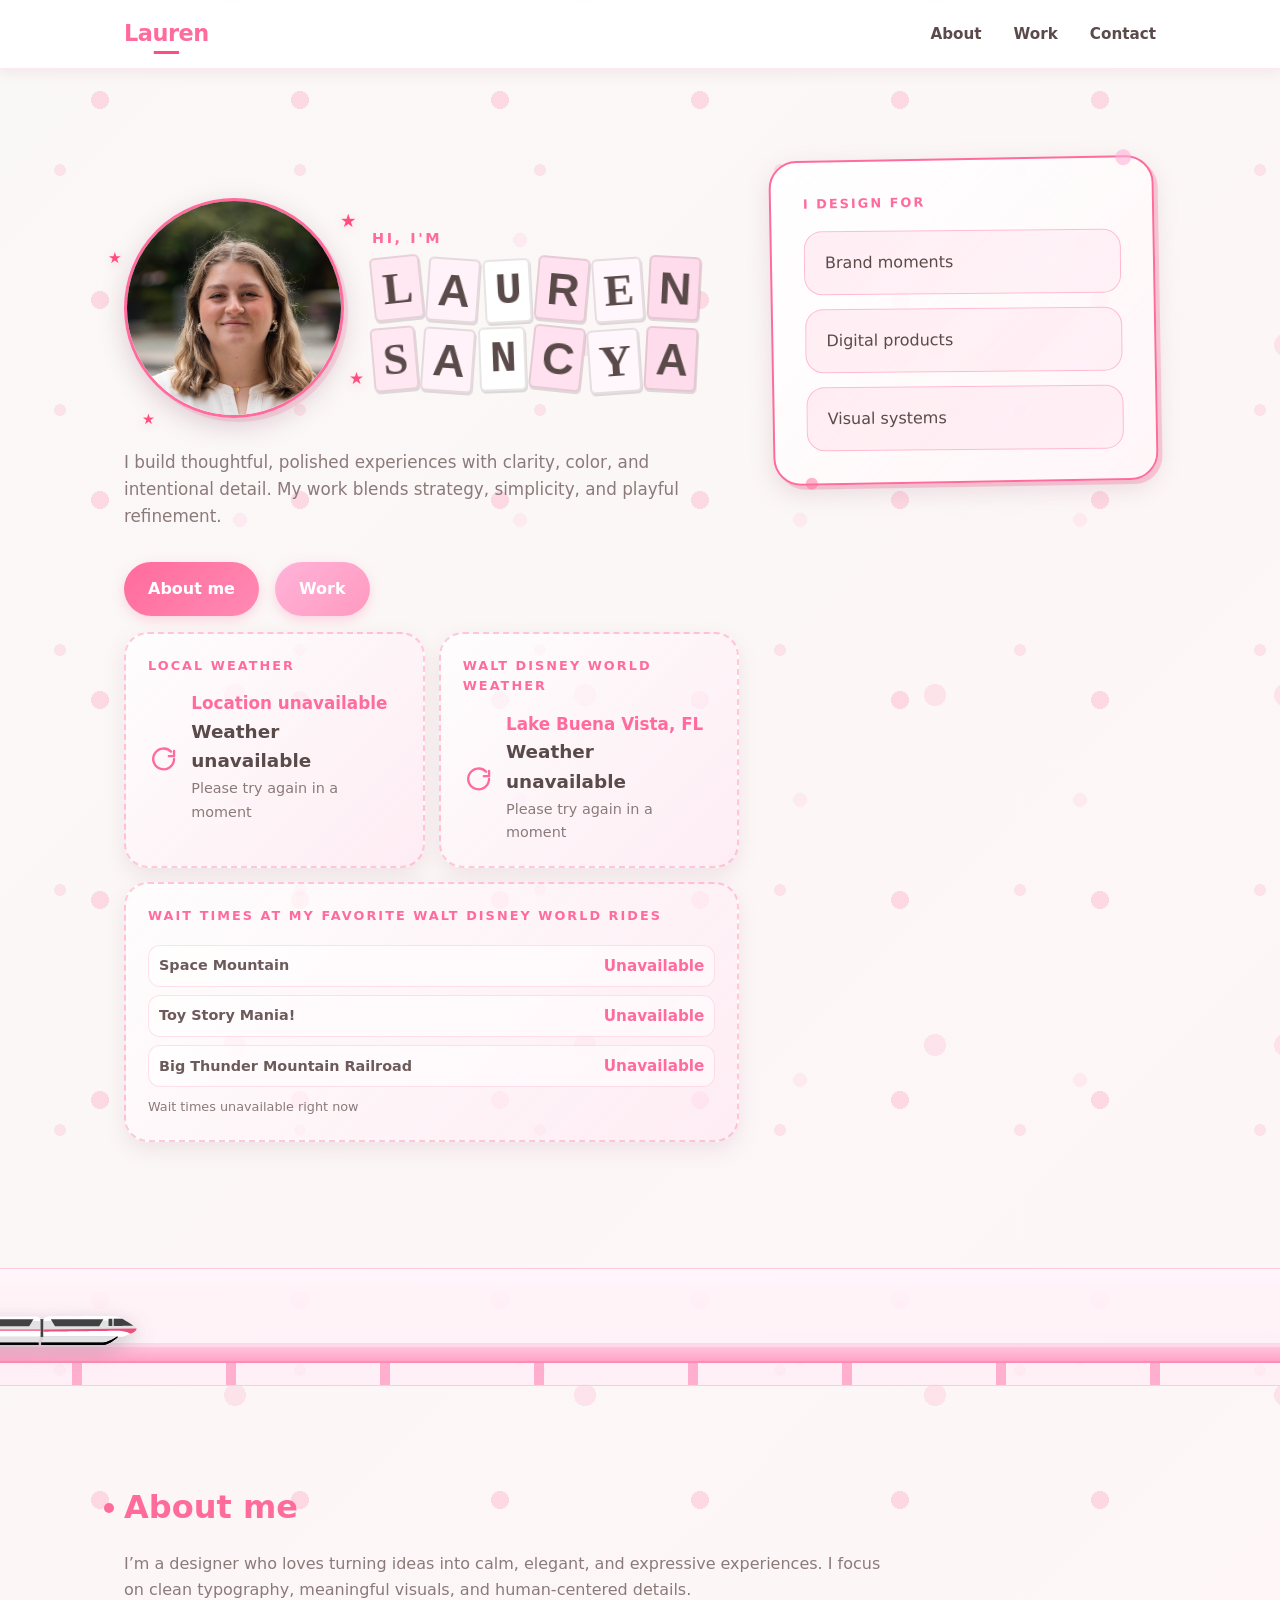
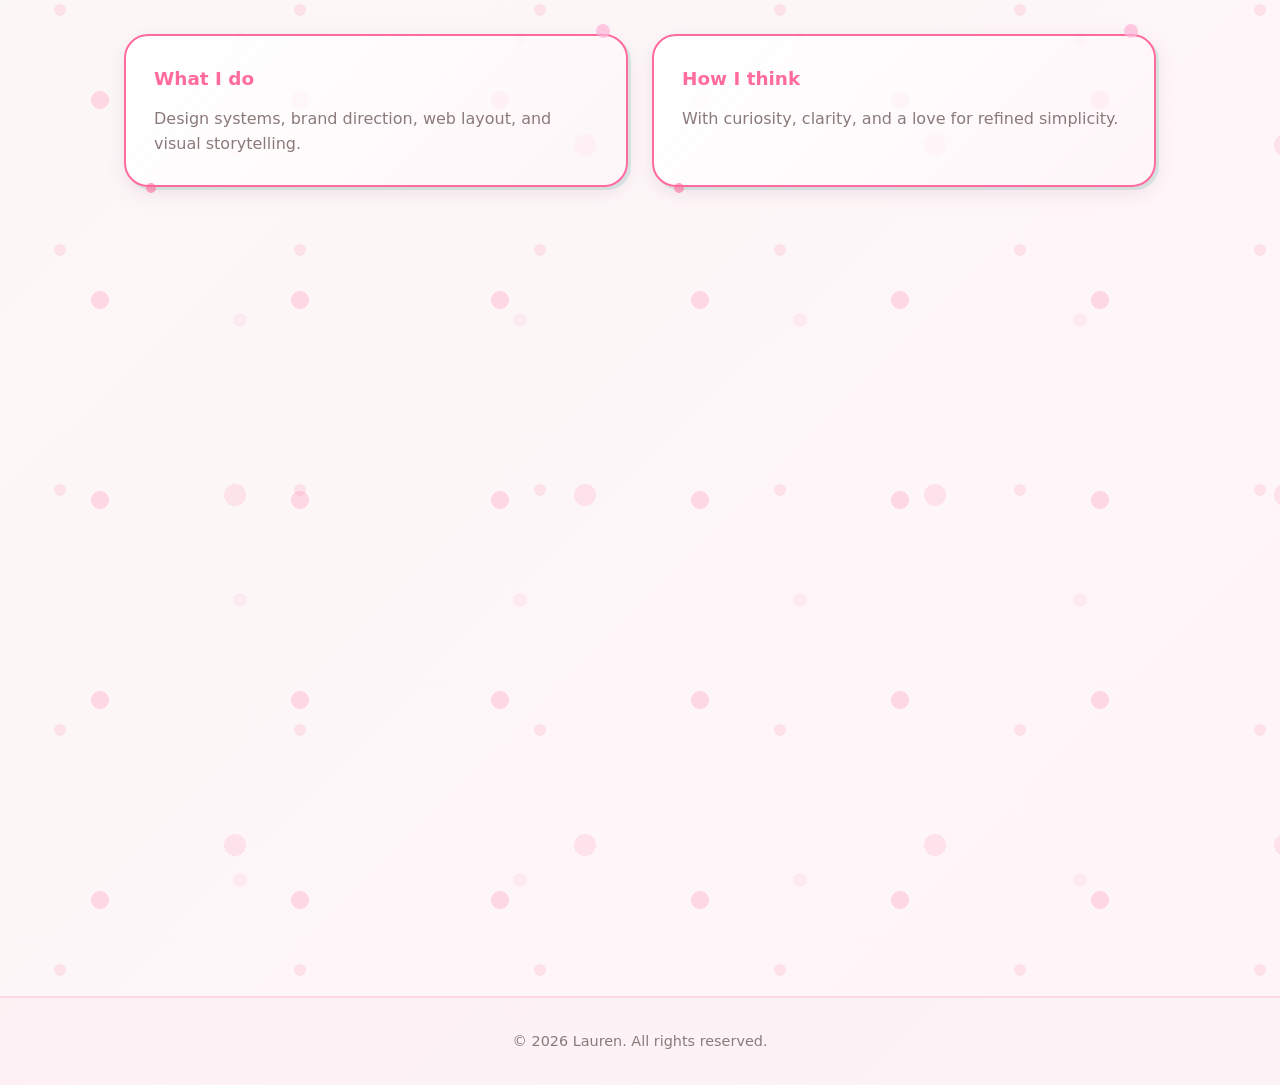
==== commit 9f13e73c: "Add monorail section with animated SVG and styling" ====
--- a/index.html
+++ b/index.html
@@ -114,6 +114,98 @@
       margin: 10px 0 0;
       font-size: 0.8rem;
       color: #8b7a7a;
+    }
+
+    .monorail-wrap {
+      width: 100vw;
+      margin: 8px 0 14px;
+      margin-left: calc(50% - 50vw);
+      padding: 14px 0 18px;
+      overflow: hidden;
+      position: relative;
+    }
+
+    .monorail-sky {
+      position: relative;
+      height: 118px;
+      width: 100%;
+      background: linear-gradient(180deg, rgba(255, 244, 249, 0.92), rgba(255, 236, 245, 0.7));
+      border-top: 1px solid rgba(255, 188, 211, 0.75);
+      border-bottom: 1px solid rgba(255, 188, 211, 0.75);
+      overflow: hidden;
+    }
+
+    .monorail-track {
+      position: absolute;
+      left: 0;
+      right: 0;
+      bottom: 22px;
+      height: 16px;
+      background: linear-gradient(180deg, #ffc4dc, #ff9fc4);
+      box-shadow: inset 0 -2px 0 rgba(255, 107, 157, 0.4);
+      z-index: 1;
+    }
+
+    .monorail-track::before {
+      content: '';
+      position: absolute;
+      left: 0;
+      right: 0;
+      top: -4px;
+      height: 4px;
+      background: #ffd8e8;
+    }
+
+    .monorail-pillars {
+      position: absolute;
+      left: 0;
+      right: 0;
+      bottom: 0;
+      height: 22px;
+      background: repeating-linear-gradient(
+        to right,
+        transparent 0 72px,
+        rgba(255, 160, 197, 0.82) 72px 82px,
+        transparent 82px 154px
+      );
+      z-index: 0;
+    }
+
+    .monorail-train {
+      position: absolute;
+      left: -230px;
+      bottom: 10px;
+      width: 385px;
+      animation: monorailGlide 16s linear infinite;
+      will-change: transform;
+      z-index: 2;
+    }
+
+    .monorail-train-img {
+      display: block;
+      width: 100%;
+      height: auto;
+      transform: translateY(26px);
+      filter: drop-shadow(0 6px 10px rgba(62, 64, 74, 0.25));
+    }
+
+    @keyframes monorailGlide {
+      0% {
+        transform: translateX(-420px);
+      }
+      100% {
+        transform: translateX(calc(100vw + 300px));
+      }
+    }
+
+    @media (max-width: 760px) {
+      .monorail-sky {
+        height: 102px;
+      }
+
+      .monorail-train {
+        width: 290px;
+      }
     }
   </style>
 </head>
@@ -211,6 +303,16 @@
       </div>
     </section>
 
+    <section class="monorail-wrap reveal" aria-hidden="true">
+      <div class="monorail-sky">
+        <div class="monorail-track"></div>
+        <div class="monorail-pillars"></div>
+        <div class="monorail-train">
+          <img src="assets/images/DisneyMonorail.svg" alt="" class="monorail-train-img" aria-hidden="true">
+        </div>
+      </div>
+    </section>
+
     <section id="about" class="section-panel reveal">
       <div>
         <h2>About me</h2>
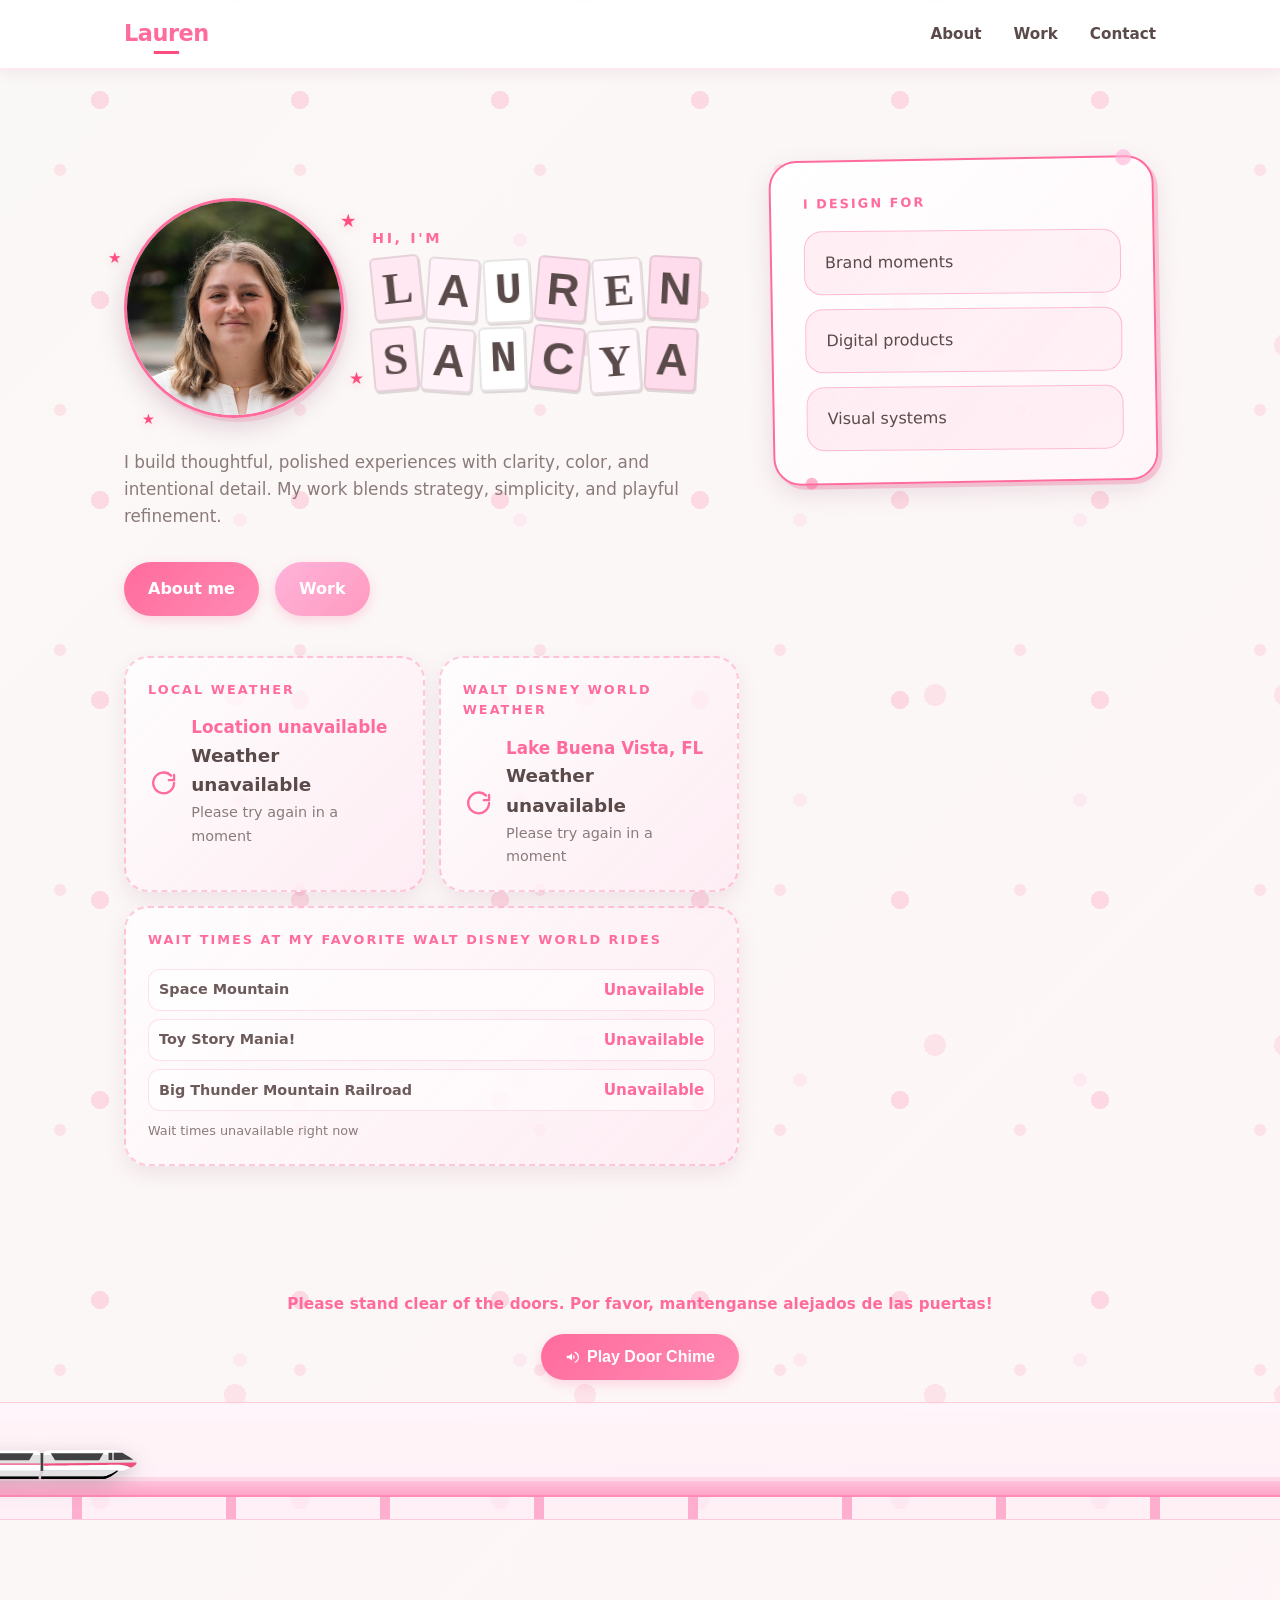
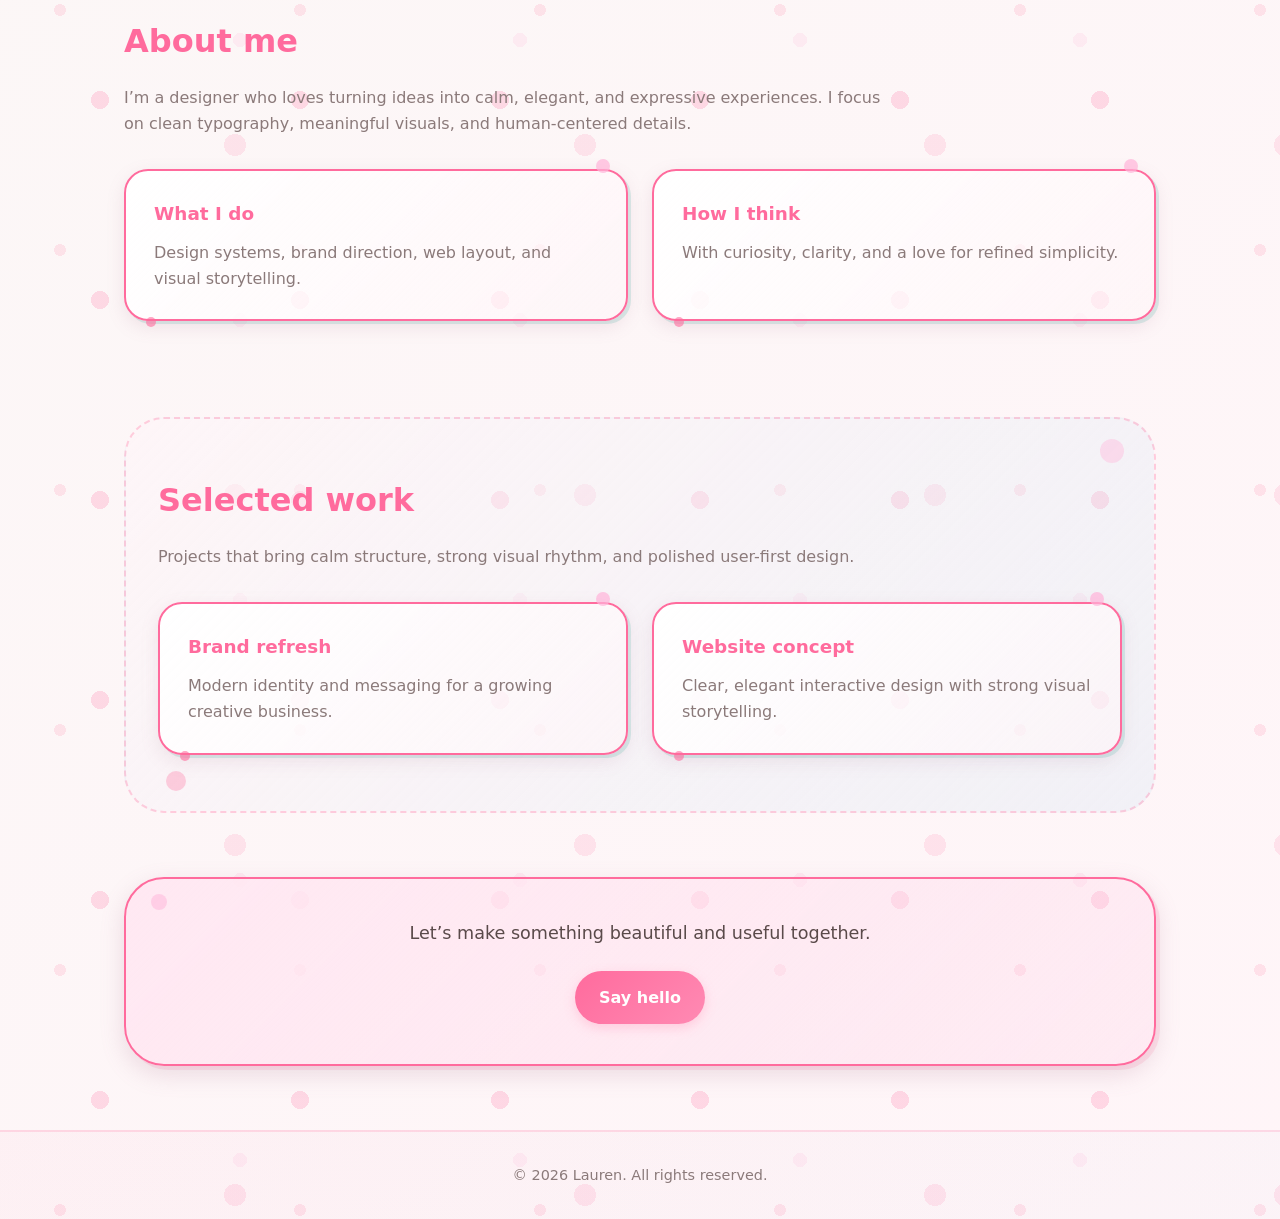
==== commit 50c64537: "Add monorail announcement section with sound button and player integration" ====
--- a/index.html
+++ b/index.html
@@ -125,6 +125,68 @@
       position: relative;
     }
 
+    .monorail-announcement {
+      max-width: 1080px;
+      margin: 0 auto 12px;
+      padding: 0 24px;
+      display: flex;
+      flex-direction: column;
+      gap: 12px;
+      align-items: center;
+      text-align: center;
+    }
+
+    .monorail-announcement-text {
+      margin: 0;
+      color: var(--accent-pink);
+      font-weight: 700;
+      font-size: 0.95rem;
+      letter-spacing: 0.01em;
+    }
+
+    .monorail-sound-button {
+      display: inline-flex;
+      align-items: center;
+      justify-content: center;
+      gap: 8px;
+      margin: 6px 0 10px;
+      appearance: none;
+      border: none;
+      background: linear-gradient(135deg, var(--accent-pink), #ff8ab3);
+      color: #ffffff;
+      border-radius: 999px;
+      padding: 14px 24px;
+      font-weight: 700;
+      font-size: 1rem;
+      cursor: pointer;
+      box-shadow: 0 4px 12px rgba(255, 107, 157, 0.25);
+    }
+
+    .monorail-sound-button svg {
+      width: 14px;
+      height: 14px;
+      display: block;
+      fill: currentColor;
+      flex: 0 0 auto;
+    }
+
+    .monorail-sound-button:hover {
+      transform: translateY(-1px);
+    }
+
+    .monorail-sound-button:active {
+      transform: translateY(0);
+    }
+
+    .monorail-player {
+      position: absolute;
+      width: 1px;
+      height: 1px;
+      overflow: hidden;
+      opacity: 0;
+      pointer-events: none;
+    }
+
     .monorail-sky {
       position: relative;
       height: 118px;
@@ -199,6 +261,10 @@
     }
 
     @media (max-width: 760px) {
+      .monorail-announcement {
+        padding: 0 18px;
+      }
+
       .monorail-sky {
         height: 102px;
       }
@@ -304,6 +370,16 @@
     </section>
 
     <section class="monorail-wrap reveal" aria-hidden="true">
+      <div class="monorail-announcement" aria-hidden="false">
+        <p class="monorail-announcement-text">Please stand clear of the doors. Por favor, mantenganse alejados de las puertas!</p>
+        <button type="button" id="monorailSoundButton" class="monorail-sound-button">
+          <svg viewBox="0 0 24 24" aria-hidden="true" focusable="false">
+            <path d="M3 10v4h4l5 4V6L7 10H3zm13.5 2a4.5 4.5 0 0 0-2.5-4.03v8.06A4.5 4.5 0 0 0 16.5 12zm0-9.5v2.06A9 9 0 0 1 22 12a9 9 0 0 1-5.5 8.31v2.06A11 11 0 0 0 24 12 11 11 0 0 0 16.5 2.5z"></path>
+          </svg>
+          <span>Play Door Chime</span>
+        </button>
+        <div id="monorailPlayer" class="monorail-player" aria-hidden="true"></div>
+      </div>
       <div class="monorail-sky">
         <div class="monorail-track"></div>
         <div class="monorail-pillars"></div>
@@ -386,6 +462,87 @@
   const waitToyStoryManiaEl = document.getElementById('waitToyStoryMania');
   const waitBigThunderEl = document.getElementById('waitBigThunder');
   const rideWaitsNoteEl = document.getElementById('rideWaitsNote');
+  const monorailSoundButtonEl = document.getElementById('monorailSoundButton');
+
+  const monorailAudioStartSeconds = 4;
+  const monorailAudioEndSeconds = 10;
+  let monorailPlayer = null;
+  let monorailStopInterval = null;
+
+  function ensureMonorailPlayerReady() {
+    return new Promise((resolve, reject) => {
+      if (window.YT && window.YT.Player && monorailPlayer) {
+        resolve(monorailPlayer);
+        return;
+      }
+
+      const existingScript = document.getElementById('youtubeIframeApi');
+      if (!existingScript) {
+        const tag = document.createElement('script');
+        tag.id = 'youtubeIframeApi';
+        tag.src = 'https://www.youtube.com/iframe_api';
+        document.head.appendChild(tag);
+      }
+
+      const previousReady = window.onYouTubeIframeAPIReady;
+      window.onYouTubeIframeAPIReady = function onYouTubeIframeAPIReadyWrapped() {
+        if (typeof previousReady === 'function') previousReady();
+
+        monorailPlayer = new window.YT.Player('monorailPlayer', {
+          height: '1',
+          width: '1',
+          videoId: 'bX8oYEol6ro',
+          playerVars: {
+            autoplay: 0,
+            controls: 0,
+            rel: 0,
+            playsinline: 1,
+            start: monorailAudioStartSeconds,
+            end: monorailAudioEndSeconds
+          },
+          events: {
+            onReady: () => resolve(monorailPlayer),
+            onError: () => reject(new Error('YouTube player error'))
+          }
+        });
+      };
+
+      if (window.YT && window.YT.Player) {
+        window.onYouTubeIframeAPIReady();
+      }
+    });
+  }
+
+  async function playMonorailClip() {
+    try {
+      const player = await ensureMonorailPlayerReady();
+      if (!player || typeof player.seekTo !== 'function') return;
+
+      if (monorailStopInterval) {
+        clearInterval(monorailStopInterval);
+        monorailStopInterval = null;
+      }
+
+      player.seekTo(monorailAudioStartSeconds, true);
+      player.playVideo();
+
+      monorailStopInterval = window.setInterval(() => {
+        const currentTime = player.getCurrentTime && player.getCurrentTime();
+        if (typeof currentTime === 'number' && currentTime >= monorailAudioEndSeconds) {
+          player.pauseVideo();
+          player.seekTo(monorailAudioStartSeconds, true);
+          clearInterval(monorailStopInterval);
+          monorailStopInterval = null;
+        }
+      }, 120);
+    } catch (error) {
+      window.open('https://www.youtube.com/watch?v=bX8oYEol6ro&t=4s', '_blank', 'noopener');
+    }
+  }
+
+  if (monorailSoundButtonEl) {
+    monorailSoundButtonEl.addEventListener('click', playMonorailClip);
+  }
 
   function pinkWeatherIcon(iconName) {
     const stroke = '#ff6b9d';
--- a/css/style.css
+++ b/css/style.css
@@ -538,6 +538,7 @@
   flex-wrap: wrap;
   gap: 16px;
   margin-top: 32px;
+  margin-bottom: 40px;
 }
 
 .button {
@@ -701,18 +702,6 @@
   position: relative;
 }
 
-.section-panel h2::before {
-  content: '';
-  position: absolute;
-  left: -20px;
-  top: 50%;
-  transform: translateY(-50%);
-  width: 10px;
-  height: 10px;
-  background: var(--accent-pink);
-  border-radius: 50%;
-}
-
 .section-panel p {
   margin: 0;
   max-width: 760px;
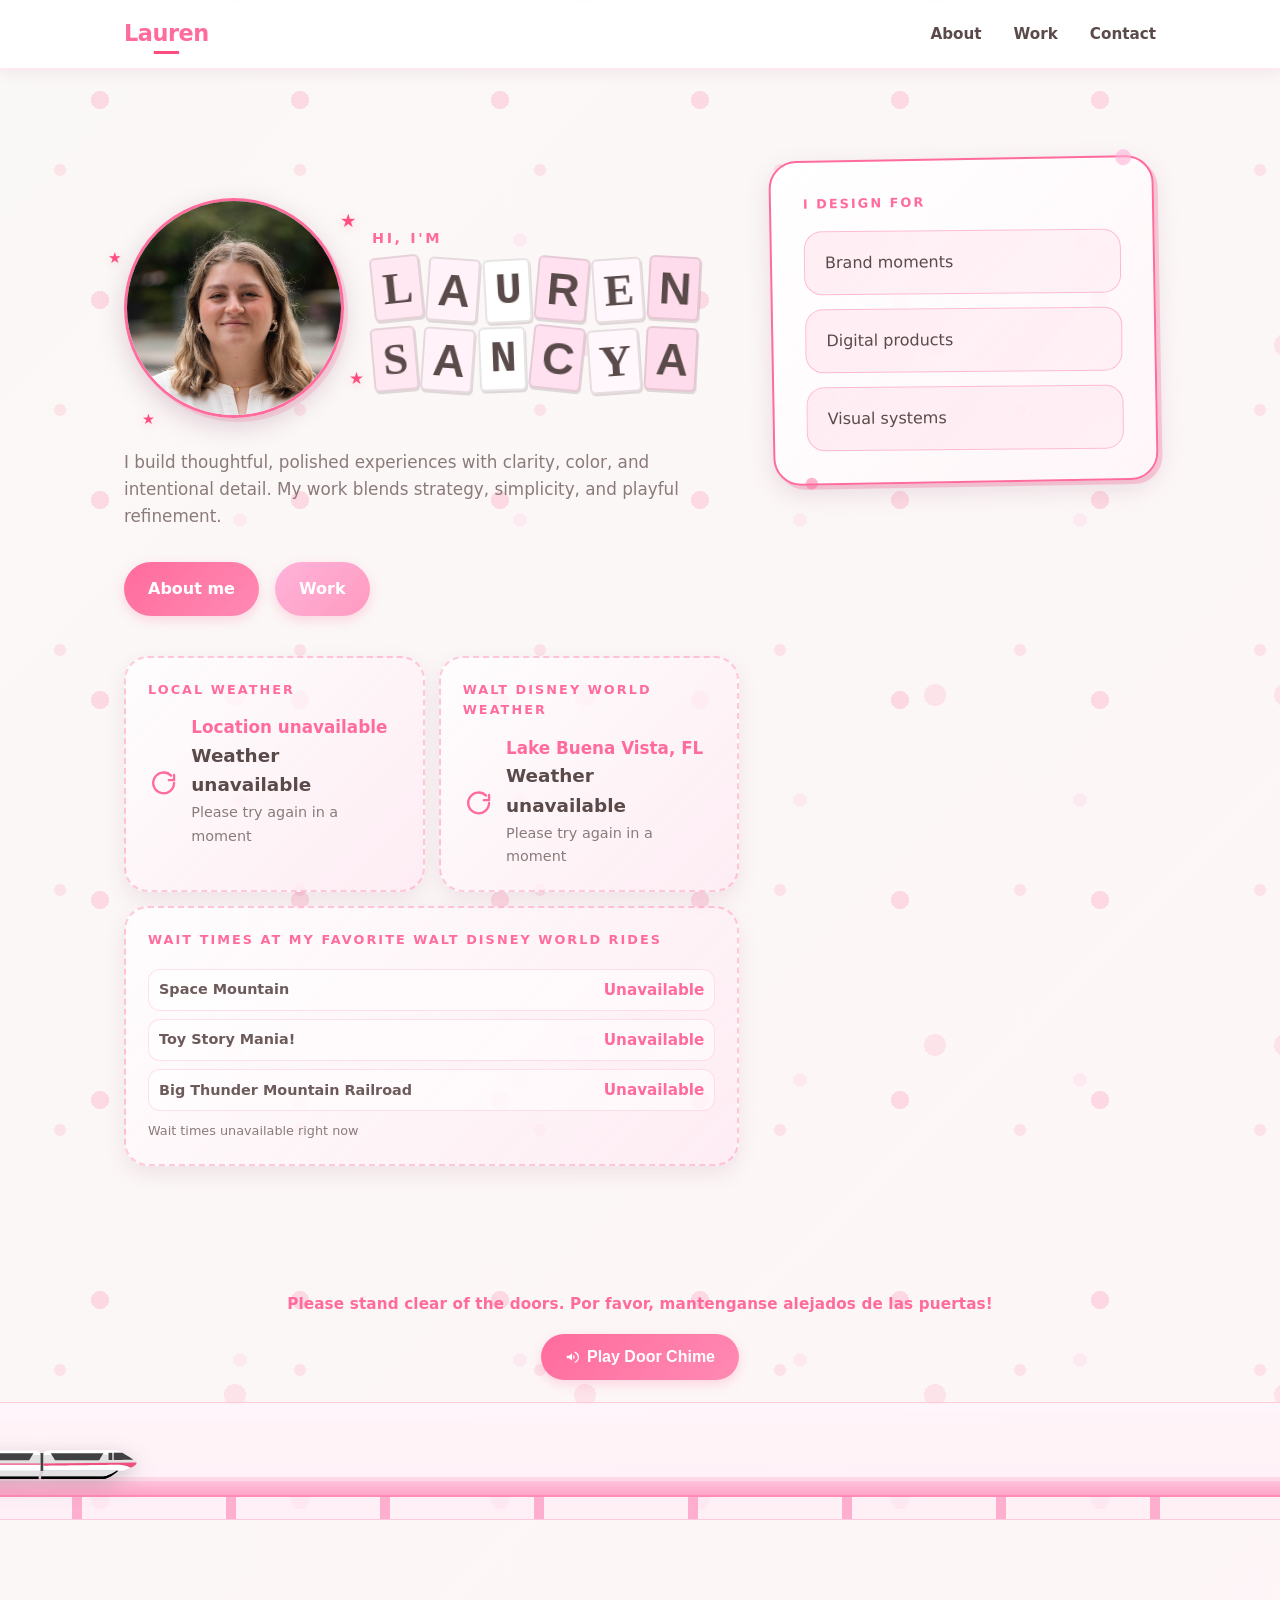
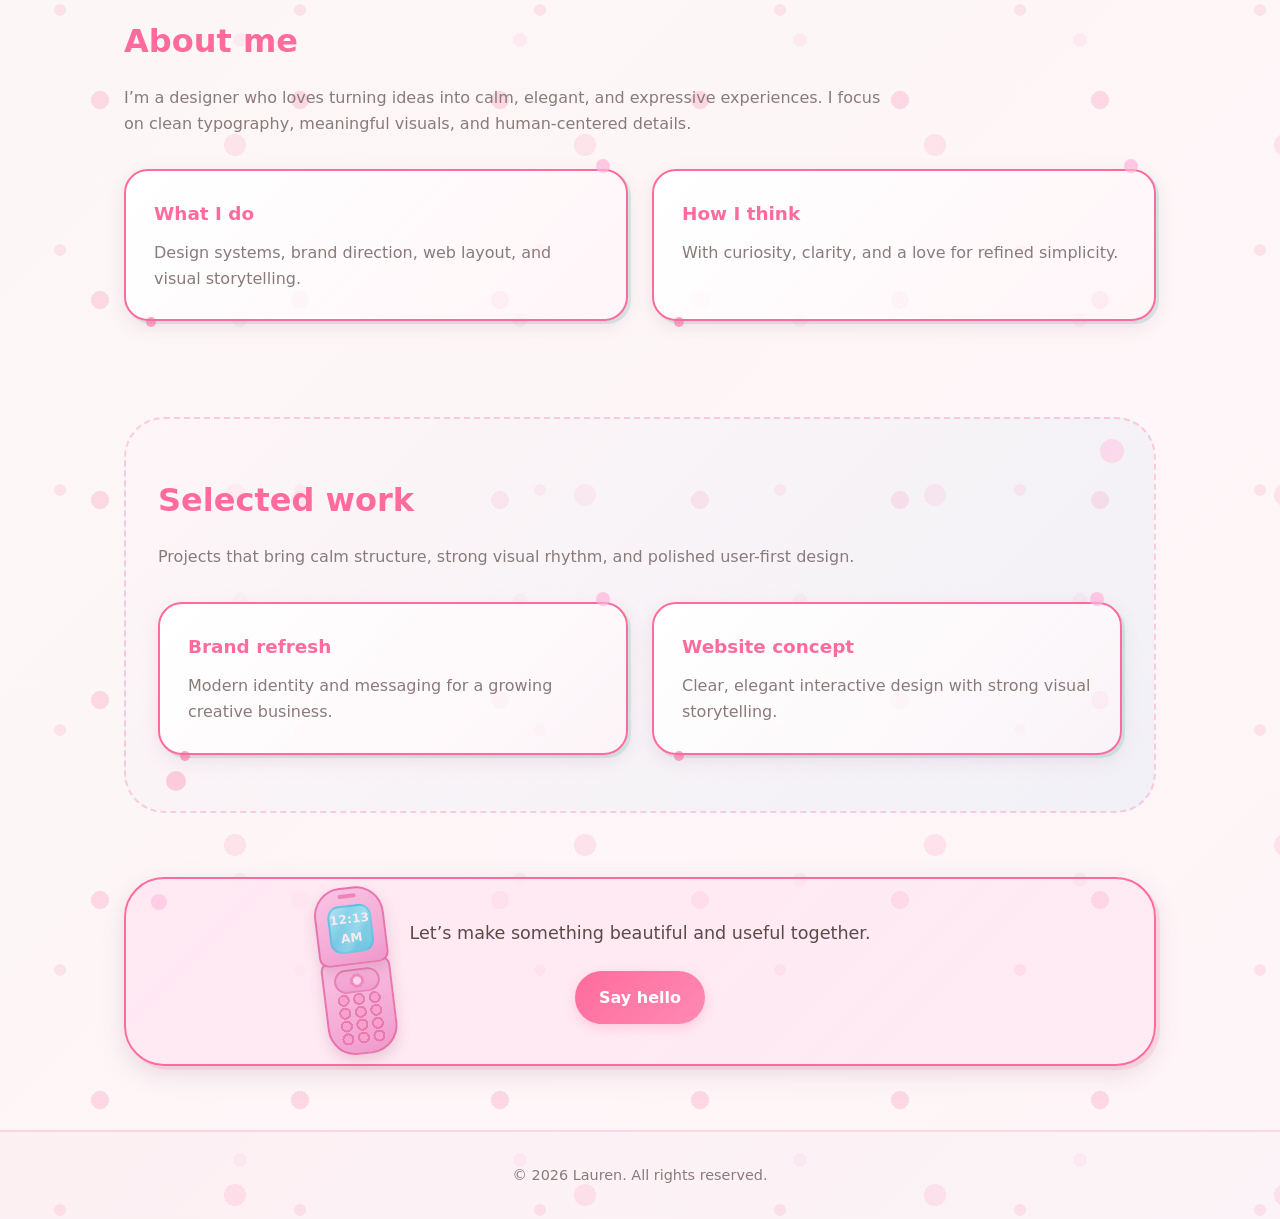
==== commit 1aef1207: "Add flip phone component with dynamic time display in footer" ====
--- a/index.html
+++ b/index.html
@@ -433,6 +433,14 @@
     <section class="footer-panel reveal">
       <p>Let’s make something beautiful and useful together.</p>
       <a class="button button-primary" href="contact.html">Say hello</a>
+      <div class="flip-phone" aria-hidden="true">
+        <div class="flip-phone-bubble">Hello</div>
+        <span class="flip-phone-star flip-phone-star-a">★</span>
+        <span class="flip-phone-star flip-phone-star-b">★</span>
+        <span class="flip-phone-star flip-phone-star-c">★</span>
+        <div class="flip-phone-top"><span id="flipPhoneTime" class="flip-phone-time">12:12</span></div>
+        <div class="flip-phone-bottom"></div>
+      </div>
     </section>
   </main>
 
@@ -463,6 +471,7 @@
   const waitBigThunderEl = document.getElementById('waitBigThunder');
   const rideWaitsNoteEl = document.getElementById('rideWaitsNote');
   const monorailSoundButtonEl = document.getElementById('monorailSoundButton');
+  const flipPhoneTimeEl = document.getElementById('flipPhoneTime');
 
   const monorailAudioStartSeconds = 4;
   const monorailAudioEndSeconds = 10;
@@ -543,6 +552,18 @@
   if (monorailSoundButtonEl) {
     monorailSoundButtonEl.addEventListener('click', playMonorailClip);
   }
+
+  function updateFlipPhoneTime() {
+    if (!flipPhoneTimeEl) return;
+    const now = new Date();
+    flipPhoneTimeEl.textContent = now.toLocaleTimeString([], {
+      hour: 'numeric',
+      minute: '2-digit'
+    });
+  }
+
+  updateFlipPhoneTime();
+  setInterval(updateFlipPhoneTime, 30000);
 
   function pinkWeatherIcon(iconName) {
     const stroke = '#ff6b9d';
--- a/css/style.css
+++ b/css/style.css
@@ -782,6 +782,7 @@
   text-align: center;
   box-shadow: 0 8px 24px rgba(162, 107, 137, 0.2), 4px 4px 0 rgba(255, 107, 157, 0.15);
   position: relative;
+  overflow: visible;
 }
 
 .footer-panel::before {
@@ -800,6 +801,239 @@
   margin: 0 0 24px;
   font-size: 1.1rem;
   color: var(--text);
+}
+
+.footer-panel .button {
+  position: relative;
+  z-index: 2;
+}
+
+.flip-phone {
+  position: absolute;
+  left: 205px;
+  bottom: 10px;
+  width: 70px;
+  height: 168px;
+  pointer-events: auto;
+  transform: rotate(-7deg);
+  transform-origin: center bottom;
+  z-index: 1;
+}
+
+.flip-phone::before {
+  content: none;
+}
+
+.flip-phone::after {
+  content: '';
+  position: absolute;
+  left: 8px;
+  right: 8px;
+  top: 68px;
+  height: 8px;
+  border-radius: 8px;
+  background: linear-gradient(180deg, #ff9cc8 0%, #f779b0 100%);
+  border: 1px solid rgba(232, 109, 167, 0.5);
+}
+
+.flip-phone-top,
+.flip-phone-bottom {
+  position: absolute;
+  left: 0;
+  width: 70px;
+  border: 2px solid rgba(228, 96, 158, 0.75);
+  background: linear-gradient(160deg, #f9c4e4 0%, #f3a8d4 70%, #ee98cb 100%);
+  box-shadow: 0 6px 14px rgba(153, 66, 108, 0.2);
+}
+
+.flip-phone-top {
+  top: 0;
+  height: 78px;
+  border-radius: 28px 28px 10px 10px;
+  z-index: 3;
+}
+
+.flip-phone-top::before {
+  content: '';
+  position: absolute;
+  left: 11px;
+  right: 11px;
+  top: 16px;
+  bottom: 10px;
+  border-radius: 12px;
+  background:
+    linear-gradient(120deg, rgba(255, 255, 255, 0.26) 10%, transparent 35%, rgba(255, 255, 255, 0.2) 60%, transparent 72%),
+    linear-gradient(180deg, #88d6ea 0%, #75c5e2 100%);
+  border: 2px solid rgba(80, 184, 220, 0.55);
+}
+
+.flip-phone-time {
+  position: absolute;
+  left: 11px;
+  right: 11px;
+  top: 16px;
+  bottom: 10px;
+  z-index: 1;
+  color: #fbe9f2;
+  font-size: 12px;
+  font-weight: 700;
+  letter-spacing: 0.02em;
+  display: flex;
+  align-items: center;
+  justify-content: center;
+}
+
+.flip-phone-top::after {
+  content: '';
+  position: absolute;
+  top: 5px;
+  left: 50%;
+  width: 18px;
+  height: 4px;
+  border-radius: 999px;
+  background: rgba(228, 109, 170, 0.7);
+  transform: translateX(-50%);
+}
+
+.flip-phone-bottom {
+  bottom: 0;
+  height: 96px;
+  border-radius: 10px 10px 28px 28px;
+  z-index: 1;
+}
+
+.flip-phone-bottom::before {
+  content: '';
+  position: absolute;
+  left: 10px;
+  right: 10px;
+  top: 8px;
+  height: 20px;
+  border-radius: 14px;
+  background:
+    radial-gradient(circle at 50% 50%, #ffd8ec 0 4px, rgba(236, 109, 171, 0.5) 4px 7px, transparent 7px),
+    linear-gradient(180deg, #f7b4da 0%, #f0a0cf 100%);
+  border: 2px solid rgba(228, 96, 158, 0.55);
+}
+
+.flip-phone-bottom::after {
+  content: '';
+  position: absolute;
+  left: 10px;
+  right: 10px;
+  top: 32px;
+  bottom: 6px;
+  border-radius: 10px;
+  background:
+    radial-gradient(circle at 16% 12%, #f7a1cd 0 4px, rgba(230, 105, 162, 0.72) 4px 6px, transparent 6px),
+    radial-gradient(circle at 50% 12%, #f7a1cd 0 4px, rgba(230, 105, 162, 0.72) 4px 6px, transparent 6px),
+    radial-gradient(circle at 84% 12%, #f7a1cd 0 4px, rgba(230, 105, 162, 0.72) 4px 6px, transparent 6px),
+    radial-gradient(circle at 16% 36%, #f7a1cd 0 4px, rgba(230, 105, 162, 0.72) 4px 6px, transparent 6px),
+    radial-gradient(circle at 50% 36%, #f7a1cd 0 4px, rgba(230, 105, 162, 0.72) 4px 6px, transparent 6px),
+    radial-gradient(circle at 84% 36%, #f7a1cd 0 4px, rgba(230, 105, 162, 0.72) 4px 6px, transparent 6px),
+    radial-gradient(circle at 16% 60%, #f7a1cd 0 4px, rgba(230, 105, 162, 0.72) 4px 6px, transparent 6px),
+    radial-gradient(circle at 50% 60%, #f7a1cd 0 4px, rgba(230, 105, 162, 0.72) 4px 6px, transparent 6px),
+    radial-gradient(circle at 84% 60%, #f7a1cd 0 4px, rgba(230, 105, 162, 0.72) 4px 6px, transparent 6px),
+    radial-gradient(circle at 16% 84%, #f7a1cd 0 4px, rgba(230, 105, 162, 0.72) 4px 6px, transparent 6px),
+    radial-gradient(circle at 50% 84%, #f7a1cd 0 4px, rgba(230, 105, 162, 0.72) 4px 6px, transparent 6px),
+    radial-gradient(circle at 84% 84%, #f7a1cd 0 4px, rgba(230, 105, 162, 0.72) 4px 6px, transparent 6px);
+}
+
+.flip-phone-bubble {
+  position: absolute;
+  left: -56px;
+  top: 26px;
+  padding: 6px 11px;
+  border-radius: 14px;
+  background: #ffffff;
+  border: 2px solid rgba(255, 107, 157, 0.5);
+  color: var(--accent-pink-dark);
+  font-size: 0.8rem;
+  font-weight: 700;
+  line-height: 1;
+  opacity: 0;
+  transform: translateY(6px) scale(0.92);
+  transition: opacity 180ms ease, transform 220ms ease;
+  pointer-events: none;
+  z-index: 5;
+}
+
+.flip-phone-bubble::after {
+  content: '';
+  position: absolute;
+  right: -6px;
+  bottom: 14px;
+  width: 10px;
+  height: 10px;
+  background: #ffffff;
+  border-right: 2px solid rgba(255, 107, 157, 0.5);
+  border-bottom: 2px solid rgba(255, 107, 157, 0.5);
+  transform: rotate(-45deg);
+}
+
+.flip-phone-star {
+  position: absolute;
+  color: var(--accent-pink);
+  font-size: 0.72rem;
+  line-height: 1;
+  opacity: 0;
+  transform: scale(0.6) translateY(4px);
+  pointer-events: none;
+  z-index: 5;
+}
+
+.flip-phone-star-a {
+  left: -20px;
+  top: 8px;
+}
+
+.flip-phone-star-b {
+  left: -6px;
+  top: 22px;
+  font-size: 0.6rem;
+}
+
+.flip-phone-star-c {
+  left: -10px;
+  top: -2px;
+  font-size: 0.52rem;
+}
+
+.flip-phone:hover .flip-phone-bubble,
+.footer-panel:hover .flip-phone-bubble {
+  opacity: 1;
+  transform: translateY(0) scale(1);
+}
+
+.flip-phone:hover .flip-phone-star,
+.footer-panel:hover .flip-phone-star {
+  opacity: 1;
+  animation: flip-star-pop 460ms ease forwards;
+}
+
+.flip-phone:hover .flip-phone-star-b,
+.footer-panel:hover .flip-phone-star-b {
+  animation-delay: 70ms;
+}
+
+.flip-phone:hover .flip-phone-star-c,
+.footer-panel:hover .flip-phone-star-c {
+  animation-delay: 120ms;
+}
+
+@keyframes flip-star-pop {
+  0% {
+    opacity: 0;
+    transform: scale(0.6) translateY(4px);
+  }
+  60% {
+    opacity: 1;
+    transform: scale(1.12) translateY(-2px);
+  }
+  100% {
+    opacity: 1;
+    transform: scale(1) translateY(0);
+  }
 }
 
 /* About page styles */
@@ -1228,6 +1462,31 @@
   .magazine-name {
     gap: 0.2rem;
     font-size: 2.25rem;
+  }
+
+  .flip-phone {
+    left: 78px;
+    bottom: 10px;
+    width: 58px;
+    height: 146px;
+  }
+
+  .flip-phone::after {
+    top: 56px;
+  }
+
+  .flip-phone-top,
+  .flip-phone-bottom {
+    width: 58px;
+  }
+
+  .flip-phone-top {
+    top: 0;
+    height: 62px;
+  }
+
+  .flip-phone-bottom {
+    height: 84px;
   }
 }
 
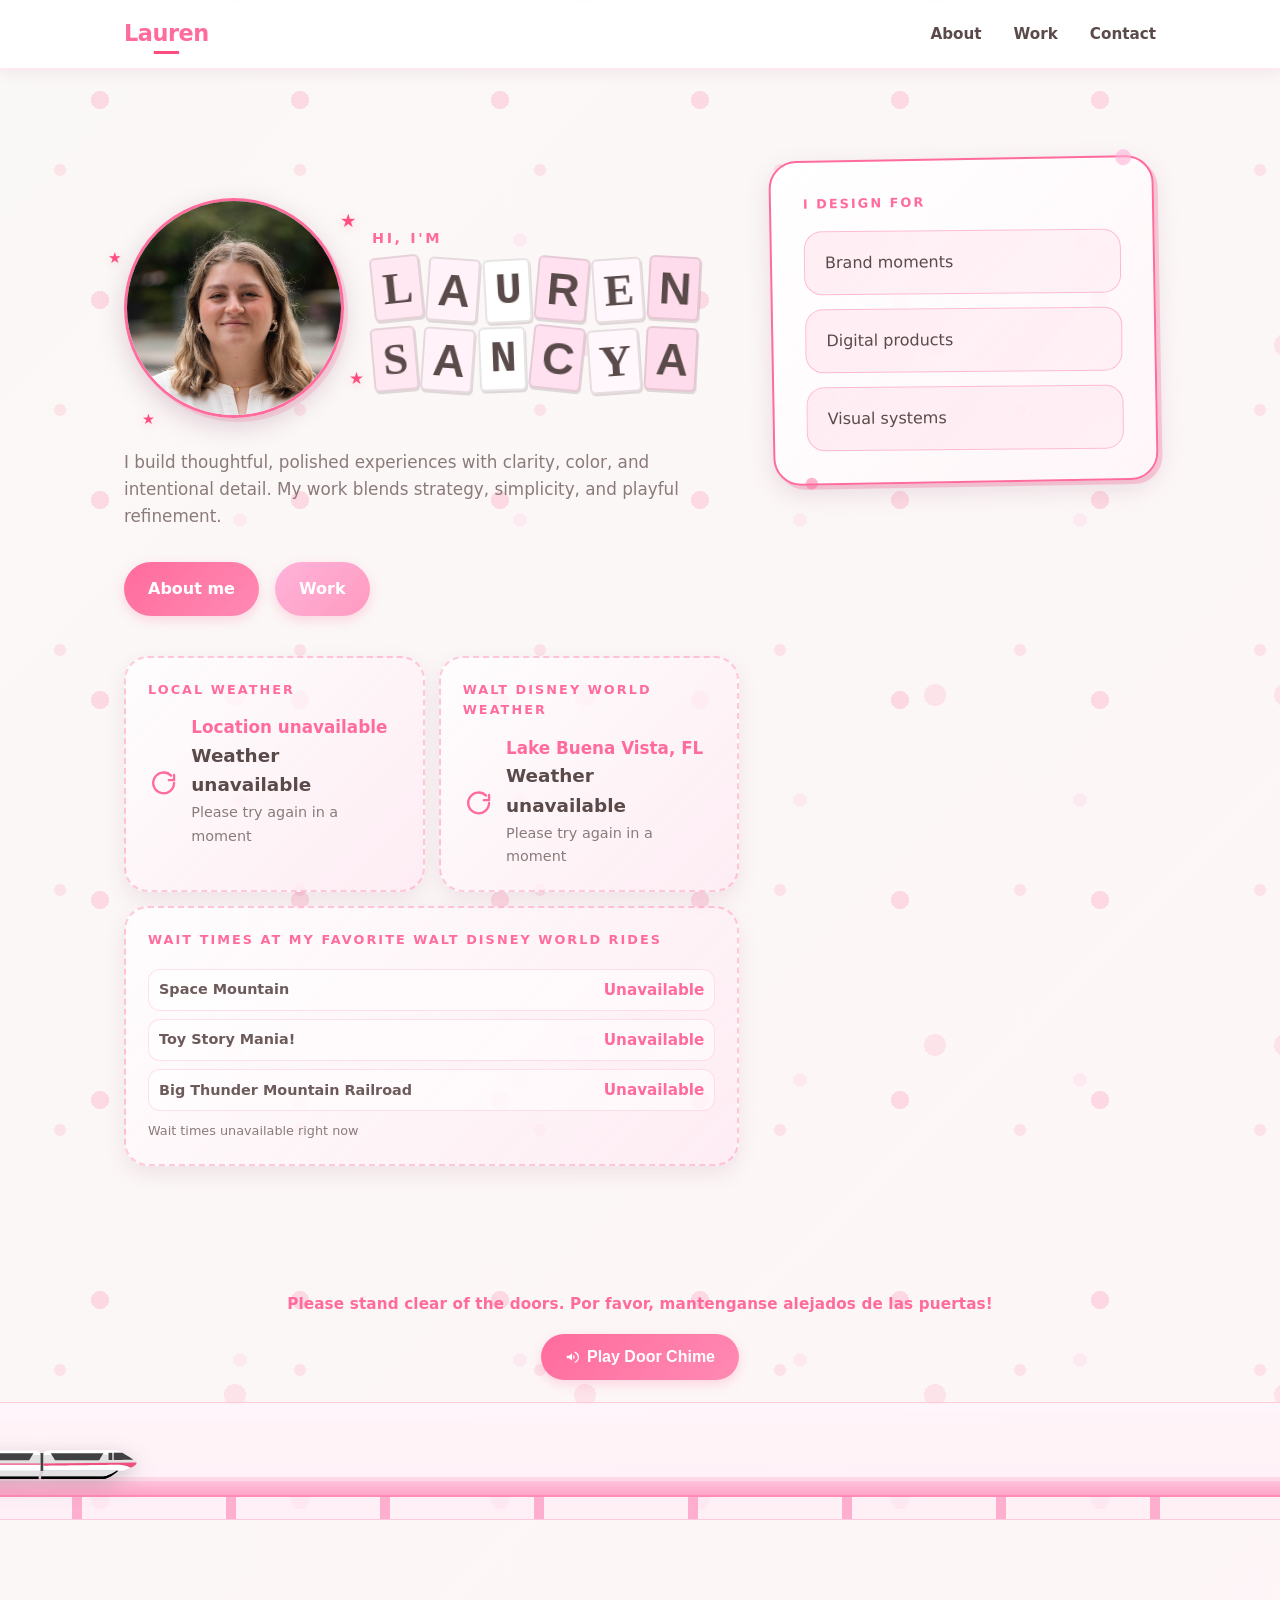
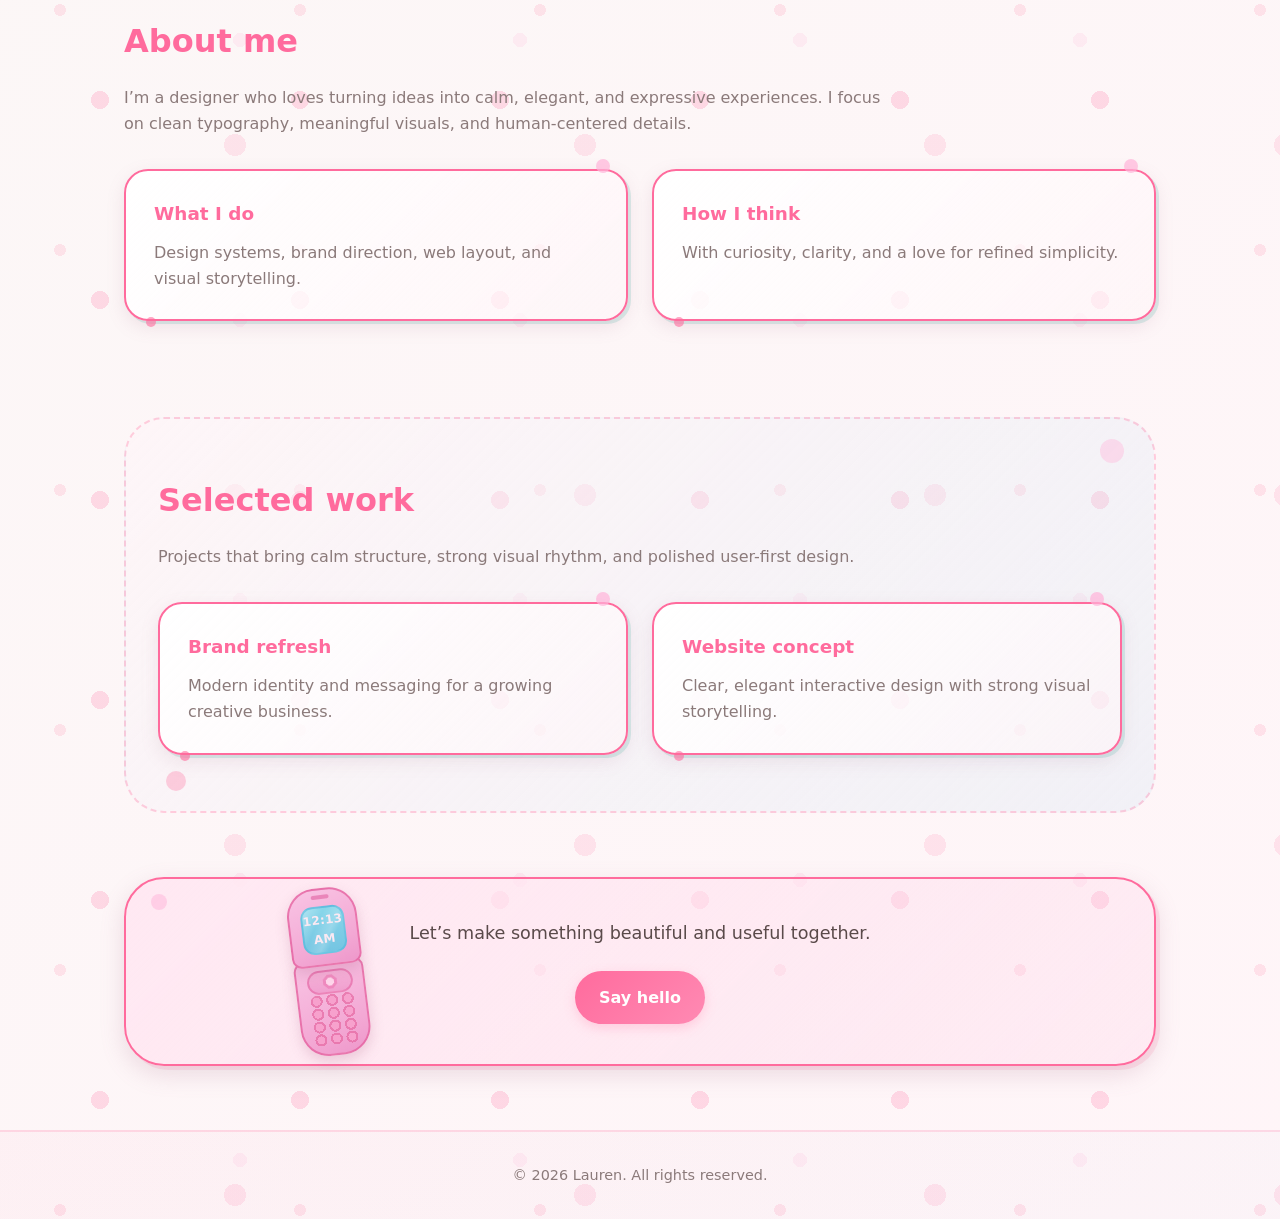
==== commit 89a03a6a: "Add flip phone component with dynamic time display to all pages" ====
--- a/index.html
+++ b/index.html
@@ -275,7 +275,7 @@
     }
   </style>
 </head>
-<body>
+<body class="home-page">
   <nav class="navbar">
     <div class="navbar-container">
       <a href="index.html" class="navbar-logo">Lauren</a>
--- a/css/style.css
+++ b/css/style.css
@@ -810,12 +810,13 @@
 
 .flip-phone {
   position: absolute;
-  left: 205px;
-  bottom: 10px;
+  left: 165px;
+  top: 50%;
+  bottom: auto;
   width: 70px;
   height: 168px;
   pointer-events: auto;
-  transform: rotate(-7deg);
+  transform: translateY(-50%) rotate(-7deg);
   transform-origin: center bottom;
   z-index: 1;
 }
@@ -1329,7 +1330,7 @@
   text-align: center;
   margin: 48px 0;
   position: relative;
-  overflow: hidden;
+  overflow: visible;
 }
 
 .cta-section::before {
@@ -1375,6 +1376,22 @@
 .cta-section .button {
   position: relative;
   z-index: 1;
+}
+
+.home-page .footer-panel .flip-phone {
+  left: 178px;
+}
+
+.about-page .cta-section .flip-phone {
+  left: 142px;
+}
+
+.work-page .cta-section .flip-phone {
+  left: 158px;
+}
+
+.contact-page .cta-section .flip-phone {
+  left: 148px;
 }
 
 /* Footer */
@@ -1459,16 +1476,34 @@
     font-size: 1.6rem;
   }
 
+  .home-page .footer-panel .flip-phone {
+    left: 68px;
+  }
+
+  .about-page .cta-section .flip-phone {
+    left: 52px;
+  }
+
+  .work-page .cta-section .flip-phone {
+    left: 60px;
+  }
+
+  .contact-page .cta-section .flip-phone {
+    left: 56px;
+  }
+
   .magazine-name {
     gap: 0.2rem;
     font-size: 2.25rem;
   }
 
   .flip-phone {
-    left: 78px;
-    bottom: 10px;
+    left: 56px;
+    top: 50%;
+    bottom: auto;
     width: 58px;
     height: 146px;
+    transform: translateY(-50%) rotate(-7deg);
   }
 
   .flip-phone::after {
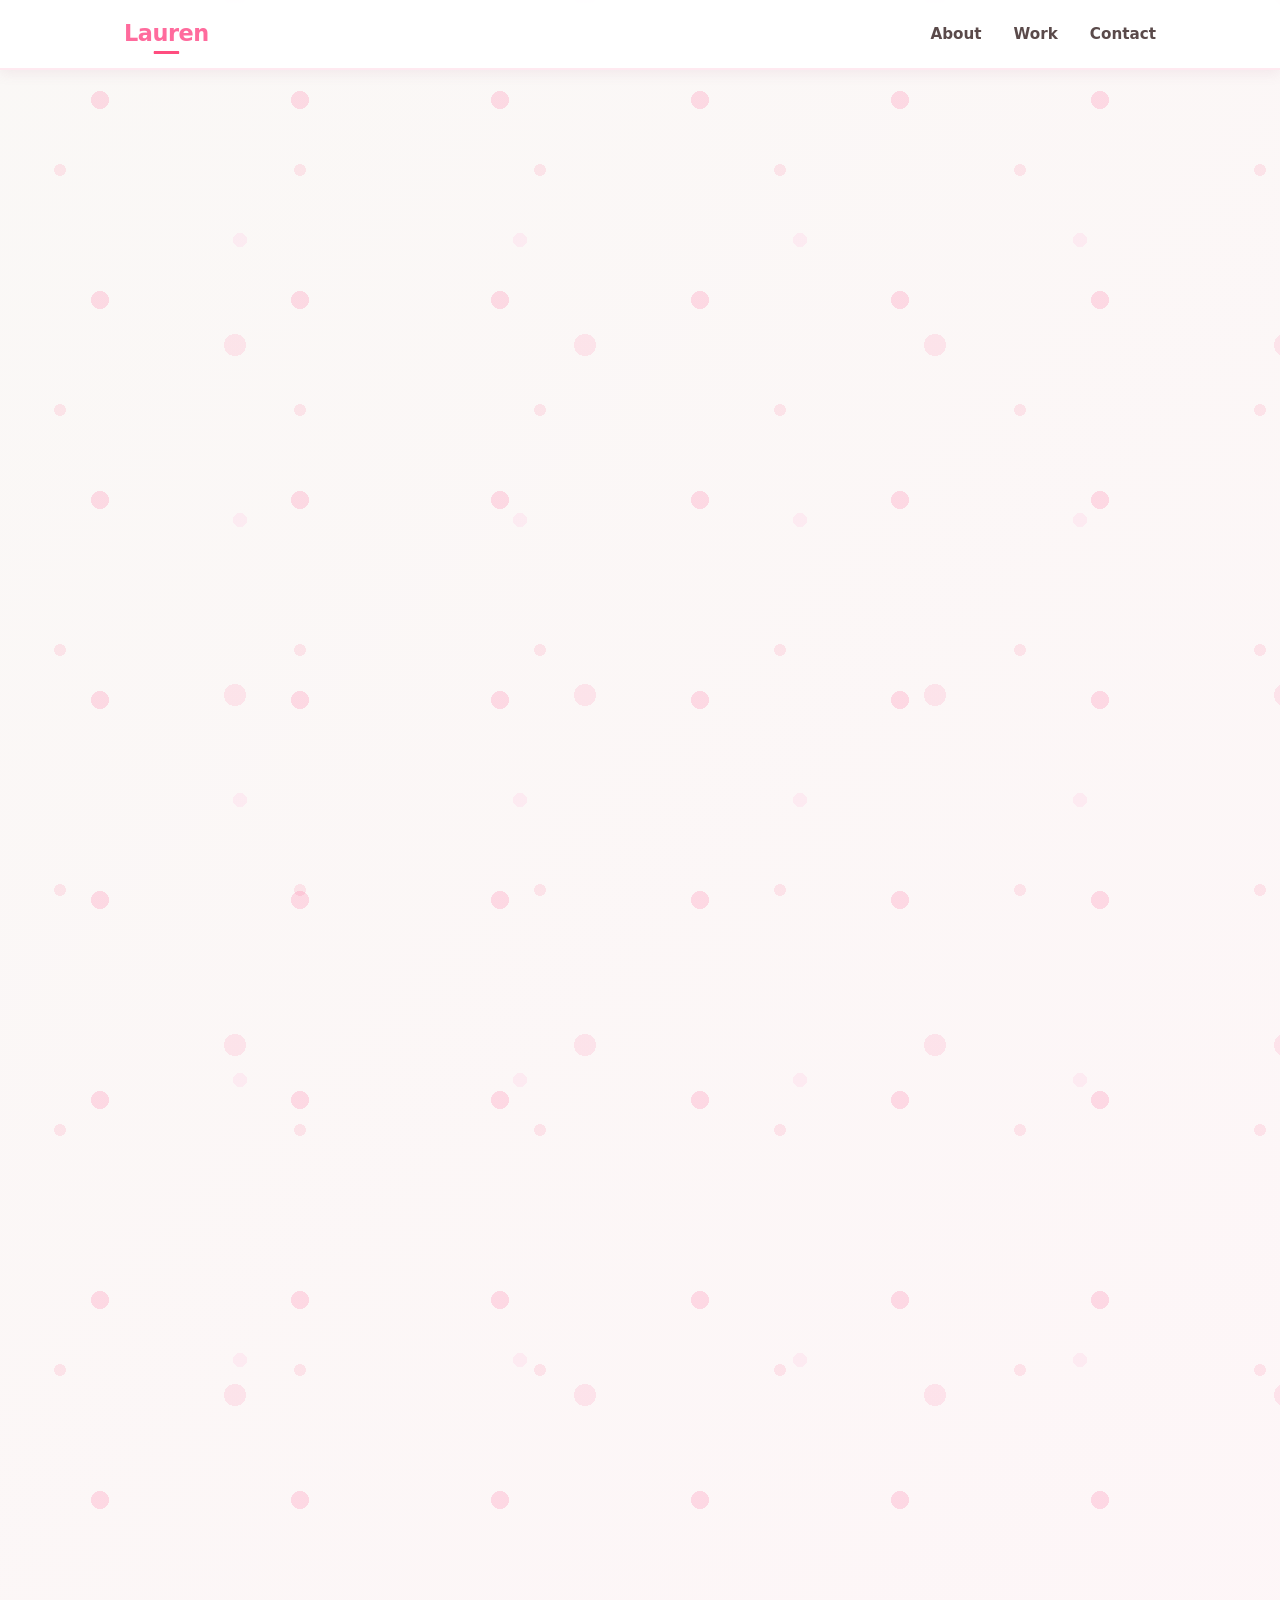
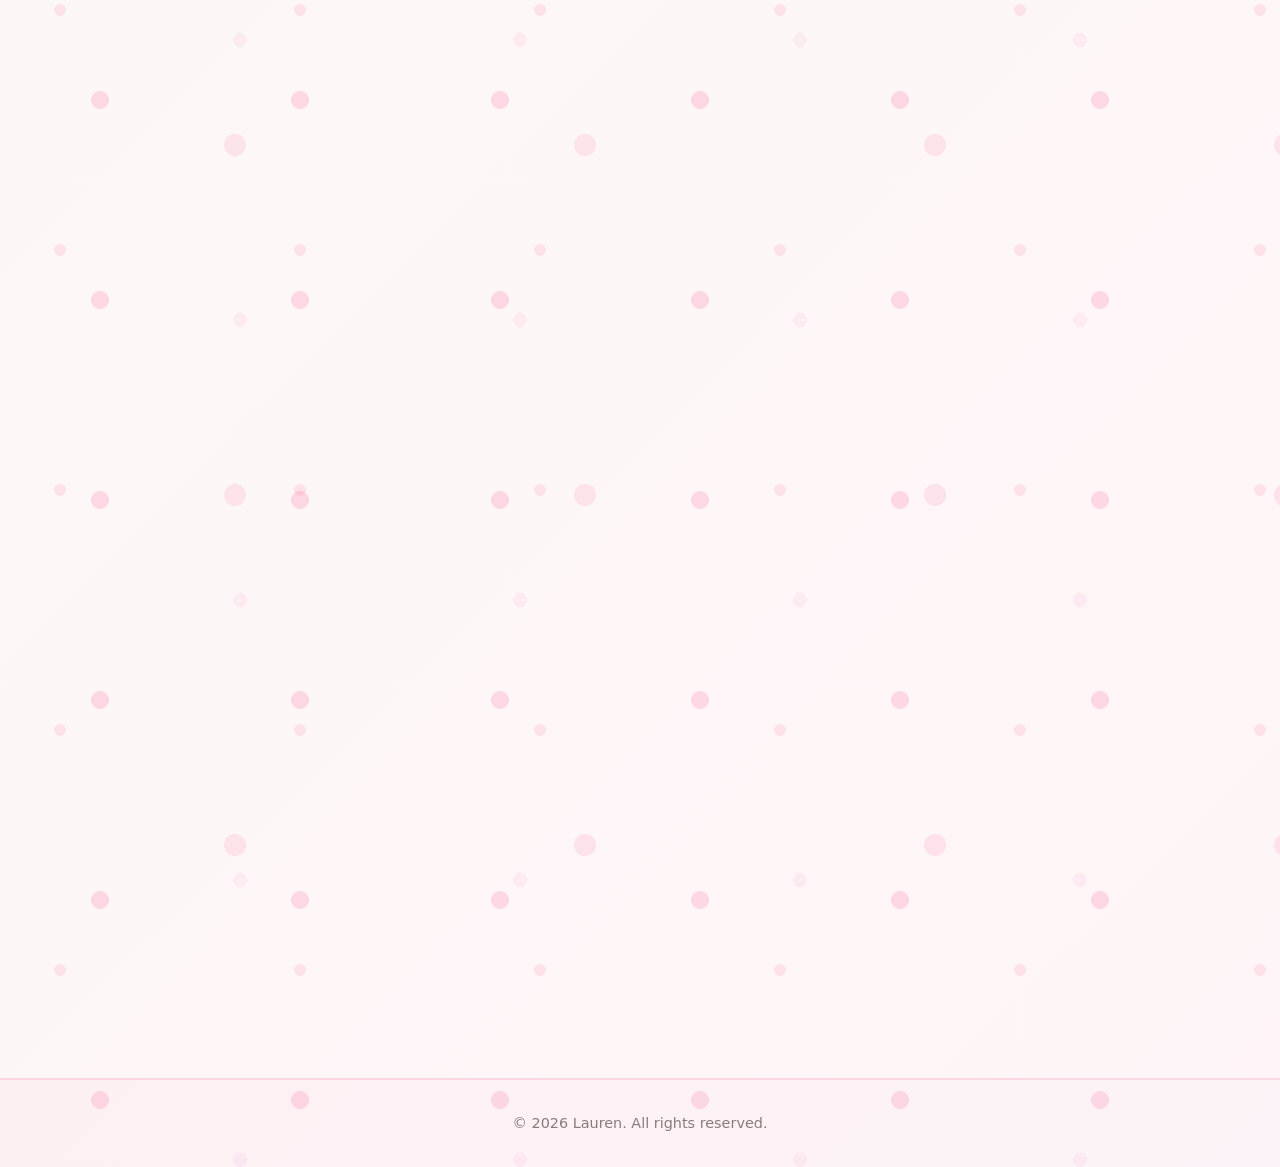
==== commit d44545ad: "Add initial HTML structure for the site with navigation, hero section, and footer" ====
--- a/index.html
+++ b/index.html
@@ -5,275 +5,6 @@
   <meta name="viewport" content="width=device-width, initial-scale=1.0" />
   <title>Lauren | Designer</title>
   <link rel="stylesheet" href="css/style.css" />
-  <style>
-    .weather-card {
-      margin-top: 18px;
-      padding: 22px;
-      border-radius: 24px;
-      background: linear-gradient(135deg, rgba(255, 255, 255, 0.78), rgba(255, 232, 242, 0.7));
-      border: 2px dashed rgba(255, 107, 157, 0.35);
-      box-shadow: 0 8px 20px rgba(162, 107, 137, 0.14);
-    }
-
-    .weather-duo {
-      margin-top: 16px;
-      display: flex;
-      gap: 14px;
-      align-items: stretch;
-      flex-wrap: wrap;
-    }
-
-    .weather-duo .weather-card {
-      margin-top: 0;
-      flex: 1 1 240px;
-      min-width: 0;
-    }
-
-    @media (max-width: 760px) {
-      .weather-duo {
-        flex-direction: column;
-      }
-    }
-
-    .weather-row {
-      display: flex;
-      align-items: center;
-      gap: 12px;
-      margin-top: 10px;
-    }
-
-    .weather-emoji {
-      width: 2rem;
-      height: 2rem;
-      display: inline-flex;
-      align-items: center;
-      justify-content: center;
-      line-height: 1;
-    }
-
-    .weather-emoji svg {
-      width: 100%;
-      height: 100%;
-      display: block;
-    }
-
-    .weather-temp {
-      margin: 0;
-      font-size: 1.15rem;
-      font-weight: 700;
-      color: #5a4a4a;
-    }
-
-    .weather-text {
-      margin: 2px 0 0;
-      font-size: 0.9rem;
-      color: #8b7a7a;
-    }
-
-    .weather-location {
-      margin: 0 0 4px;
-      font-size: 1.05rem;
-      color: #ff6b9d;
-      font-weight: 700;
-      line-height: 1.1;
-    }
-
-    .ride-waits-list {
-      list-style: none;
-      margin: 10px 0 0;
-      padding: 0;
-      display: grid;
-      gap: 8px;
-    }
-
-    .ride-waits-list li {
-      display: flex;
-      align-items: center;
-      justify-content: space-between;
-      gap: 8px;
-      padding: 8px 10px;
-      border-radius: 12px;
-      background: rgba(255, 255, 255, 0.55);
-      border: 1px solid rgba(255, 107, 157, 0.2);
-    }
-
-    .ride-name {
-      font-size: 0.9rem;
-      color: #6d5b5b;
-      font-weight: 600;
-    }
-
-    .ride-wait {
-      font-size: 0.95rem;
-      color: #ff6b9d;
-      font-weight: 700;
-      white-space: nowrap;
-    }
-
-    .ride-waits-note {
-      margin: 10px 0 0;
-      font-size: 0.8rem;
-      color: #8b7a7a;
-    }
-
-    .monorail-wrap {
-      width: 100vw;
-      margin: 8px 0 14px;
-      margin-left: calc(50% - 50vw);
-      padding: 14px 0 18px;
-      overflow: hidden;
-      position: relative;
-    }
-
-    .monorail-announcement {
-      max-width: 1080px;
-      margin: 0 auto 12px;
-      padding: 0 24px;
-      display: flex;
-      flex-direction: column;
-      gap: 12px;
-      align-items: center;
-      text-align: center;
-    }
-
-    .monorail-announcement-text {
-      margin: 0;
-      color: var(--accent-pink);
-      font-weight: 700;
-      font-size: 0.95rem;
-      letter-spacing: 0.01em;
-    }
-
-    .monorail-sound-button {
-      display: inline-flex;
-      align-items: center;
-      justify-content: center;
-      gap: 8px;
-      margin: 6px 0 10px;
-      appearance: none;
-      border: none;
-      background: linear-gradient(135deg, var(--accent-pink), #ff8ab3);
-      color: #ffffff;
-      border-radius: 999px;
-      padding: 14px 24px;
-      font-weight: 700;
-      font-size: 1rem;
-      cursor: pointer;
-      box-shadow: 0 4px 12px rgba(255, 107, 157, 0.25);
-    }
-
-    .monorail-sound-button svg {
-      width: 14px;
-      height: 14px;
-      display: block;
-      fill: currentColor;
-      flex: 0 0 auto;
-    }
-
-    .monorail-sound-button:hover {
-      transform: translateY(-1px);
-    }
-
-    .monorail-sound-button:active {
-      transform: translateY(0);
-    }
-
-    .monorail-player {
-      position: absolute;
-      width: 1px;
-      height: 1px;
-      overflow: hidden;
-      opacity: 0;
-      pointer-events: none;
-    }
-
-    .monorail-sky {
-      position: relative;
-      height: 118px;
-      width: 100%;
-      background: linear-gradient(180deg, rgba(255, 244, 249, 0.92), rgba(255, 236, 245, 0.7));
-      border-top: 1px solid rgba(255, 188, 211, 0.75);
-      border-bottom: 1px solid rgba(255, 188, 211, 0.75);
-      overflow: hidden;
-    }
-
-    .monorail-track {
-      position: absolute;
-      left: 0;
-      right: 0;
-      bottom: 22px;
-      height: 16px;
-      background: linear-gradient(180deg, #ffc4dc, #ff9fc4);
-      box-shadow: inset 0 -2px 0 rgba(255, 107, 157, 0.4);
-      z-index: 1;
-    }
-
-    .monorail-track::before {
-      content: '';
-      position: absolute;
-      left: 0;
-      right: 0;
-      top: -4px;
-      height: 4px;
-      background: #ffd8e8;
-    }
-
-    .monorail-pillars {
-      position: absolute;
-      left: 0;
-      right: 0;
-      bottom: 0;
-      height: 22px;
-      background: repeating-linear-gradient(
-        to right,
-        transparent 0 72px,
-        rgba(255, 160, 197, 0.82) 72px 82px,
-        transparent 82px 154px
-      );
-      z-index: 0;
-    }
-
-    .monorail-train {
-      position: absolute;
-      left: -230px;
-      bottom: 10px;
-      width: 385px;
-      animation: monorailGlide 16s linear infinite;
-      will-change: transform;
-      z-index: 2;
-    }
-
-    .monorail-train-img {
-      display: block;
-      width: 100%;
-      height: auto;
-      transform: translateY(26px);
-      filter: drop-shadow(0 6px 10px rgba(62, 64, 74, 0.25));
-    }
-
-    @keyframes monorailGlide {
-      0% {
-        transform: translateX(-420px);
-      }
-      100% {
-        transform: translateX(calc(100vw + 300px));
-      }
-    }
-
-    @media (max-width: 760px) {
-      .monorail-announcement {
-        padding: 0 18px;
-      }
-
-      .monorail-sky {
-        height: 102px;
-      }
-
-      .monorail-train {
-        width: 290px;
-      }
-    }
-  </style>
 </head>
 <body class="home-page">
   <nav class="navbar">
@@ -447,439 +178,7 @@
   <footer class="site-footer">
     <p>&copy; 2026 Lauren. All rights reserved.</p>
   </footer>
-<script>
-  const observer = new IntersectionObserver((entries) => {
-    entries.forEach((entry) => {
-      if (entry.isIntersecting) {
-        entry.target.classList.add('visible');
-        observer.unobserve(entry.target);
-      }
-    });
-  }, { threshold: 0.12 });
-  document.querySelectorAll('.reveal').forEach((el) => observer.observe(el));
 
-  const weatherEmojiEl = document.getElementById('weatherEmoji');
-  const weatherTempEl = document.getElementById('weatherTemp');
-  const weatherTextEl = document.getElementById('weatherText');
-  const weatherLocationEl = document.getElementById('weatherLocation');
-  const disneyWeatherEmojiEl = document.getElementById('disneyWeatherEmoji');
-  const disneyWeatherTempEl = document.getElementById('disneyWeatherTemp');
-  const disneyWeatherTextEl = document.getElementById('disneyWeatherText');
-  const disneyWeatherLocationEl = document.getElementById('disneyWeatherLocation');
-  const waitSpaceMountainEl = document.getElementById('waitSpaceMountain');
-  const waitToyStoryManiaEl = document.getElementById('waitToyStoryMania');
-  const waitBigThunderEl = document.getElementById('waitBigThunder');
-  const rideWaitsNoteEl = document.getElementById('rideWaitsNote');
-  const monorailSoundButtonEl = document.getElementById('monorailSoundButton');
-  const flipPhoneTimeEl = document.getElementById('flipPhoneTime');
-
-  const monorailAudioStartSeconds = 4;
-  const monorailAudioEndSeconds = 10;
-  let monorailPlayer = null;
-  let monorailStopInterval = null;
-
-  function ensureMonorailPlayerReady() {
-    return new Promise((resolve, reject) => {
-      if (window.YT && window.YT.Player && monorailPlayer) {
-        resolve(monorailPlayer);
-        return;
-      }
-
-      const existingScript = document.getElementById('youtubeIframeApi');
-      if (!existingScript) {
-        const tag = document.createElement('script');
-        tag.id = 'youtubeIframeApi';
-        tag.src = 'https://www.youtube.com/iframe_api';
-        document.head.appendChild(tag);
-      }
-
-      const previousReady = window.onYouTubeIframeAPIReady;
-      window.onYouTubeIframeAPIReady = function onYouTubeIframeAPIReadyWrapped() {
-        if (typeof previousReady === 'function') previousReady();
-
-        monorailPlayer = new window.YT.Player('monorailPlayer', {
-          height: '1',
-          width: '1',
-          videoId: 'bX8oYEol6ro',
-          playerVars: {
-            autoplay: 0,
-            controls: 0,
-            rel: 0,
-            playsinline: 1,
-            start: monorailAudioStartSeconds,
-            end: monorailAudioEndSeconds
-          },
-          events: {
-            onReady: () => resolve(monorailPlayer),
-            onError: () => reject(new Error('YouTube player error'))
-          }
-        });
-      };
-
-      if (window.YT && window.YT.Player) {
-        window.onYouTubeIframeAPIReady();
-      }
-    });
-  }
-
-  async function playMonorailClip() {
-    try {
-      const player = await ensureMonorailPlayerReady();
-      if (!player || typeof player.seekTo !== 'function') return;
-
-      if (monorailStopInterval) {
-        clearInterval(monorailStopInterval);
-        monorailStopInterval = null;
-      }
-
-      player.seekTo(monorailAudioStartSeconds, true);
-      player.playVideo();
-
-      monorailStopInterval = window.setInterval(() => {
-        const currentTime = player.getCurrentTime && player.getCurrentTime();
-        if (typeof currentTime === 'number' && currentTime >= monorailAudioEndSeconds) {
-          player.pauseVideo();
-          player.seekTo(monorailAudioStartSeconds, true);
-          clearInterval(monorailStopInterval);
-          monorailStopInterval = null;
-        }
-      }, 120);
-    } catch (error) {
-      window.open('https://www.youtube.com/watch?v=bX8oYEol6ro&t=4s', '_blank', 'noopener');
-    }
-  }
-
-  if (monorailSoundButtonEl) {
-    monorailSoundButtonEl.addEventListener('click', playMonorailClip);
-  }
-
-  function updateFlipPhoneTime() {
-    if (!flipPhoneTimeEl) return;
-    const now = new Date();
-    flipPhoneTimeEl.textContent = now.toLocaleTimeString([], {
-      hour: 'numeric',
-      minute: '2-digit'
-    });
-  }
-
-  updateFlipPhoneTime();
-  setInterval(updateFlipPhoneTime, 30000);
-
-  function pinkWeatherIcon(iconName) {
-    const stroke = '#ff6b9d';
-    const fill = 'none';
-    const base = `stroke="${stroke}" stroke-width="1.8" stroke-linecap="round" stroke-linejoin="round" fill="${fill}"`;
-
-    const icons = {
-      sunny: `<svg viewBox="0 0 24 24" aria-hidden="true"><circle cx="12" cy="12" r="4" ${base}></circle><path d="M12 2.8v2.2M12 19v2.2M2.8 12H5M19 12h2.2M5.2 5.2l1.6 1.6M17.2 17.2l1.6 1.6M18.8 5.2l-1.6 1.6M6.8 17.2l-1.6 1.6" ${base}></path></svg>`,
-      partlyCloudy: `<svg viewBox="0 0 24 24" aria-hidden="true"><circle cx="8" cy="8" r="3" ${base}></circle><path d="M12 18.5h6a2.8 2.8 0 1 0-.6-5.5 4.5 4.5 0 0 0-8.5 1.4A2.4 2.4 0 0 0 9.5 18.5H12Z" ${base}></path></svg>`,
-      cloudy: `<svg viewBox="0 0 24 24" aria-hidden="true"><path d="M7.5 18h9a3 3 0 1 0-.8-5.9A5 5 0 0 0 6 13.2 2.8 2.8 0 0 0 7.5 18Z" ${base}></path></svg>`,
-      foggy: `<svg viewBox="0 0 24 24" aria-hidden="true"><path d="M7.5 13h9a3 3 0 1 0-.8-5.9A5 5 0 0 0 6 8.2 2.8 2.8 0 0 0 7.5 13Z" ${base}></path><path d="M4 16h16M6 19h12" ${base}></path></svg>`,
-      drizzle: `<svg viewBox="0 0 24 24" aria-hidden="true"><path d="M7.5 12.5h9a3 3 0 1 0-.8-5.9A5 5 0 0 0 6 7.7a2.8 2.8 0 0 0 1.5 4.8Z" ${base}></path><path d="M9 16.2l-.8 1.8M13 16.2l-.8 1.8M17 16.2l-.8 1.8" ${base}></path></svg>`,
-      rain: `<svg viewBox="0 0 24 24" aria-hidden="true"><path d="M7.5 12.5h9a3 3 0 1 0-.8-5.9A5 5 0 0 0 6 7.7a2.8 2.8 0 0 0 1.5 4.8Z" ${base}></path><path d="M9 15.8l-1 2.7M13 15.8l-1 2.7M17 15.8l-1 2.7" ${base}></path></svg>`,
-      snow: `<svg viewBox="0 0 24 24" aria-hidden="true"><path d="M7.5 12.5h9a3 3 0 1 0-.8-5.9A5 5 0 0 0 6 7.7a2.8 2.8 0 0 0 1.5 4.8Z" ${base}></path><path d="M10 17h4M12 15v4M10.7 15.7l2.6 2.6M13.3 15.7l-2.6 2.6" ${base}></path></svg>`,
-      thunderstorm: `<svg viewBox="0 0 24 24" aria-hidden="true"><path d="M7.5 12.5h9a3 3 0 1 0-.8-5.9A5 5 0 0 0 6 7.7a2.8 2.8 0 0 0 1.5 4.8Z" ${base}></path><path d="M12.6 13.7l-1.8 3h1.8l-1.2 3.5 3-4.5h-1.9l1.1-2Z" ${base}></path></svg>`,
-      update: `<svg viewBox="0 0 24 24" aria-hidden="true"><path d="M20 12a8 8 0 1 1-2.3-5.7" ${base}></path><path d="M20 5.8v4h-4" ${base}></path></svg>`
-    };
-
-    return icons[iconName] || icons.update;
-  }
-
-  function weatherFromCode(code) {
-    if (code === 0) return { icon: 'sunny', label: 'Sunny' };
-    if ([1, 2].includes(code)) return { icon: 'partlyCloudy', label: 'Partly cloudy' };
-    if (code === 3) return { icon: 'cloudy', label: 'Cloudy' };
-    if ([45, 48].includes(code)) return { icon: 'foggy', label: 'Foggy' };
-    if ([51, 53, 55, 56, 57].includes(code)) return { icon: 'drizzle', label: 'Drizzle' };
-    if ([61, 63, 65, 66, 67, 80, 81, 82].includes(code)) return { icon: 'rain', label: 'Rain' };
-    if ([71, 73, 75, 77, 85, 86].includes(code)) return { icon: 'snow', label: 'Snow' };
-    if ([95, 96, 99].includes(code)) return { icon: 'thunderstorm', label: 'Thunderstorm' };
-    return { icon: 'update', label: 'Weather update' };
-  }
-
-  function setWeatherStatus(iconName, tempText, descText, locationText = 'Near you') {
-    weatherEmojiEl.innerHTML = pinkWeatherIcon(iconName);
-    weatherTempEl.textContent = tempText;
-    weatherTextEl.textContent = descText;
-    weatherLocationEl.textContent = locationText;
-  }
-
-  function setDisneyWeatherStatus(iconName, tempText, descText, locationText = 'Lake Buena Vista, FL') {
-    disneyWeatherEmojiEl.innerHTML = pinkWeatherIcon(iconName);
-    disneyWeatherTempEl.textContent = tempText;
-    disneyWeatherTextEl.textContent = descText;
-    disneyWeatherLocationEl.textContent = locationText;
-  }
-
-  function locationLabelFromTimezone(timezone, latitude, longitude) {
-    if (!timezone || timezone === 'auto' || timezone === 'GMT' || timezone === 'UTC') {
-      return `Lat ${latitude.toFixed(2)}, Lon ${longitude.toFixed(2)}`;
-    }
-
-    const lastSegment = timezone.split('/').pop() || timezone;
-    return lastSegment.replace(/_/g, ' ');
-  }
-
-  const usStateAbbreviations = {
-    Alabama: 'AL',
-    Alaska: 'AK',
-    Arizona: 'AZ',
-    Arkansas: 'AR',
-    California: 'CA',
-    Colorado: 'CO',
-    Connecticut: 'CT',
-    Delaware: 'DE',
-    Florida: 'FL',
-    Georgia: 'GA',
-    Hawaii: 'HI',
-    Idaho: 'ID',
-    Illinois: 'IL',
-    Indiana: 'IN',
-    Iowa: 'IA',
-    Kansas: 'KS',
-    Kentucky: 'KY',
-    Louisiana: 'LA',
-    Maine: 'ME',
-    Maryland: 'MD',
-    Massachusetts: 'MA',
-    Michigan: 'MI',
-    Minnesota: 'MN',
-    Mississippi: 'MS',
-    Missouri: 'MO',
-    Montana: 'MT',
-    Nebraska: 'NE',
-    Nevada: 'NV',
-    'New Hampshire': 'NH',
-    'New Jersey': 'NJ',
-    'New Mexico': 'NM',
-    'New York': 'NY',
-    'North Carolina': 'NC',
-    'North Dakota': 'ND',
-    Ohio: 'OH',
-    Oklahoma: 'OK',
-    Oregon: 'OR',
-    Pennsylvania: 'PA',
-    'Rhode Island': 'RI',
-    'South Carolina': 'SC',
-    'South Dakota': 'SD',
-    Tennessee: 'TN',
-    Texas: 'TX',
-    Utah: 'UT',
-    Vermont: 'VT',
-    Virginia: 'VA',
-    Washington: 'WA',
-    'West Virginia': 'WV',
-    Wisconsin: 'WI',
-    Wyoming: 'WY',
-    'District of Columbia': 'DC'
-  };
-
-  function normalizeUsState(stateName, countryCode = '') {
-    if (!stateName) return '';
-    const normalizedCountry = String(countryCode).toUpperCase();
-    const trimmed = String(stateName).trim();
-
-    if (/^[A-Z]{2}$/.test(trimmed)) return trimmed;
-
-    if (normalizedCountry === 'US') {
-      return usStateAbbreviations[trimmed] || trimmed;
-    }
-
-    return trimmed;
-  }
-
-  async function locationLabelFromCoords(latitude, longitude, timezoneFallback) {
-    function fallbackLabel() {
-      return locationLabelFromTimezone(timezoneFallback, latitude, longitude);
-    }
-
-    try {
-      const primaryUrl = `https://api.bigdatacloud.net/data/reverse-geocode-client?latitude=${latitude}&longitude=${longitude}&localityLanguage=en`;
-      const primaryResponse = await fetch(primaryUrl);
-      if (primaryResponse.ok) {
-        const primaryData = await primaryResponse.json();
-        const city = primaryData.city || primaryData.locality || '';
-        const countryCode = primaryData.countryCode || '';
-        const subdivisionCode = String(primaryData.principalSubdivisionCode || '');
-        const stateFromCode = subdivisionCode.includes('-') ? subdivisionCode.split('-').pop() : '';
-        const stateFromName = normalizeUsState(primaryData.principalSubdivision || '', countryCode);
-        const state = stateFromCode || stateFromName;
-
-        if (city && state) return `${city}, ${state}`;
-        if (city) return city;
-      }
-
-      const reverseUrl = `https://geocoding-api.open-meteo.com/v1/reverse?latitude=${latitude}&longitude=${longitude}&language=en&format=json`;
-      const reverseResponse = await fetch(reverseUrl);
-      if (!reverseResponse.ok) throw new Error('Reverse geocoding failed');
-
-      const reverseData = await reverseResponse.json();
-      const place = reverseData.results && reverseData.results[0];
-      if (!place) throw new Error('No reverse geocoding result');
-
-      const city = place.name || '';
-      const countryCode = place.country_code || '';
-      const state = normalizeUsState(place.admin1 || '', countryCode) || place.country || '';
-
-      if (city && state) return `${city}, ${state}`;
-      if (city) return city;
-
-      return fallbackLabel();
-    } catch (error) {
-      return fallbackLabel();
-    }
-  }
-
-  async function loadWeather(latitude, longitude) {
-    try {
-      const url = `https://api.open-meteo.com/v1/forecast?latitude=${latitude}&longitude=${longitude}&current=temperature_2m,weather_code&temperature_unit=fahrenheit&timezone=auto`;
-      const response = await fetch(url);
-      if (!response.ok) throw new Error('Weather request failed');
-      const data = await response.json();
-      const current = data.current;
-      if (!current) throw new Error('Missing weather data');
-
-      const condition = weatherFromCode(current.weather_code);
-      const temp = Math.round(current.temperature_2m);
-      const locationLabel = await locationLabelFromCoords(latitude, longitude, data.timezone);
-      setWeatherStatus(condition.icon, `${temp}°F`, condition.label, locationLabel);
-    } catch (error) {
-      setWeatherStatus('update', 'Weather unavailable', 'Please try again in a moment', 'Location unavailable');
-    }
-  }
-
-  async function loadDisneyWeather() {
-    try {
-      const disneyLat = 28.3772;
-      const disneyLon = -81.5707;
-      const url = `https://api.open-meteo.com/v1/forecast?latitude=${disneyLat}&longitude=${disneyLon}&current=temperature_2m,weather_code&temperature_unit=fahrenheit&timezone=auto`;
-      const response = await fetch(url);
-      if (!response.ok) throw new Error('Disney weather request failed');
-      const data = await response.json();
-      const current = data.current;
-      if (!current) throw new Error('Missing Disney weather data');
-
-      const condition = weatherFromCode(current.weather_code);
-      const temp = Math.round(current.temperature_2m);
-      setDisneyWeatherStatus(condition.icon, `${temp}°F`, condition.label, 'Lake Buena Vista, FL');
-    } catch (error) {
-      setDisneyWeatherStatus('update', 'Weather unavailable', 'Please try again in a moment', 'Lake Buena Vista, FL');
-    }
-  }
-
-  function getBrowserPosition(options) {
-    return new Promise((resolve, reject) => {
-      navigator.geolocation.getCurrentPosition(resolve, reject, options);
-    });
-  }
-
-  function waitTextFromRideLiveData(data) {
-    const live = data && data.liveData && data.liveData[0];
-    if (!live) return 'Unavailable';
-
-    const standbyWait = live.queue && live.queue.STANDBY && live.queue.STANDBY.waitTime;
-    if (typeof standbyWait === 'number') {
-      return `${standbyWait} min`;
-    }
-
-    if (live.status === 'DOWN') return 'Down';
-    if (live.status === 'CLOSED') return 'Closed';
-    return 'Unavailable';
-  }
-
-  async function loadDisneyRideWaits() {
-    const rideConfigs = [
-      { id: 'b2260923-9315-40fd-9c6b-44dd811dbe64', element: waitSpaceMountainEl },
-      { id: '20b5daa8-e1ea-436f-830c-2d7d18d929b5', element: waitToyStoryManiaEl },
-      { id: 'de3309ca-97d5-4211-bffe-739fed47e92f', element: waitBigThunderEl }
-    ];
-
-    rideWaitsNoteEl.textContent = 'Fetching live wait times...';
-
-    try {
-      const waitResults = await Promise.all(
-        rideConfigs.map(async (ride) => {
-          const url = `https://api.themeparks.wiki/v1/entity/${ride.id}/live`;
-          const response = await fetch(url);
-          if (!response.ok) throw new Error('Ride wait request failed');
-          const data = await response.json();
-          return {
-            element: ride.element,
-            waitText: waitTextFromRideLiveData(data)
-          };
-        })
-      );
-
-      waitResults.forEach((item) => {
-        item.element.textContent = item.waitText;
-      });
-
-      const updatedTime = new Date().toLocaleTimeString([], { hour: 'numeric', minute: '2-digit' });
-      rideWaitsNoteEl.textContent = `Updated ${updatedTime}`;
-    } catch (error) {
-      rideConfigs.forEach((ride) => {
-        ride.element.textContent = 'Unavailable';
-      });
-      rideWaitsNoteEl.textContent = 'Wait times unavailable right now';
-    }
-  }
-
-  async function loadApproximateWeatherFromTimezone() {
-    try {
-      const tz = Intl.DateTimeFormat().resolvedOptions().timeZone || '';
-      const guessedCity = (tz.split('/').pop() || '').replace(/_/g, ' ');
-      if (!guessedCity) throw new Error('No timezone city available');
-
-      const geoUrl = `https://geocoding-api.open-meteo.com/v1/search?name=${encodeURIComponent(guessedCity)}&count=1&language=en&format=json`;
-      const geoResponse = await fetch(geoUrl);
-      if (!geoResponse.ok) throw new Error('Geocoding failed');
-
-      const geoData = await geoResponse.json();
-      const place = geoData.results && geoData.results[0];
-      if (!place) throw new Error('No geocoding result');
-
-      await loadWeather(place.latitude, place.longitude);
-    } catch (error) {
-      setWeatherStatus('⚠️', 'Weather unavailable', 'Please try again in a moment', 'Location unavailable');
-    }
-  }
-
-  async function requestWeatherFromBrowserLocation() {
-    if (!navigator.geolocation) {
-      loadApproximateWeatherFromTimezone();
-      return;
-    }
-
-    if (!window.isSecureContext) {
-      loadApproximateWeatherFromTimezone();
-      return;
-    }
-
-    try {
-      const firstTry = await getBrowserPosition({
-        enableHighAccuracy: false,
-        timeout: 4500,
-        maximumAge: 900000
-      });
-      loadWeather(firstTry.coords.latitude, firstTry.coords.longitude);
-      return;
-    } catch (error) {
-      if (error && error.code === 1) {
-        loadApproximateWeatherFromTimezone();
-      } else if (error && error.code === 2) {
-        loadApproximateWeatherFromTimezone();
-      } else {
-        loadApproximateWeatherFromTimezone();
-      }
-    }
-  }
-
-  setWeatherStatus('update', 'Loading weather...', 'Checking your location', 'Near you');
-  setDisneyWeatherStatus('update', 'Loading weather...', 'Fetching current conditions', 'Lake Buena Vista, FL');
-
-  requestWeatherFromBrowserLocation();
-  loadDisneyWeather();
-  loadDisneyRideWaits();
-</script>
+  <script src="app.js"></script>
 </body>
 </html>
--- a/css/style.css
+++ b/css/style.css
@@ -1539,3 +1539,272 @@
     border-right: 0;
   }
 }
+
+/* Weather and Monorail Styles */
+.weather-card {
+  margin-top: 18px;
+  padding: 22px;
+  border-radius: 24px;
+  background: linear-gradient(135deg, rgba(255, 255, 255, 0.78), rgba(255, 232, 242, 0.7));
+  border: 2px dashed rgba(255, 107, 157, 0.35);
+  box-shadow: 0 8px 20px rgba(162, 107, 137, 0.14);
+}
+
+.weather-duo {
+  margin-top: 16px;
+  display: flex;
+  gap: 14px;
+  align-items: stretch;
+  flex-wrap: wrap;
+}
+
+.weather-duo .weather-card {
+  margin-top: 0;
+  flex: 1 1 240px;
+  min-width: 0;
+}
+
+@media (max-width: 760px) {
+  .weather-duo {
+    flex-direction: column;
+  }
+}
+
+.weather-row {
+  display: flex;
+  align-items: center;
+  gap: 12px;
+  margin-top: 10px;
+}
+
+.weather-emoji {
+  width: 2rem;
+  height: 2rem;
+  display: inline-flex;
+  align-items: center;
+  justify-content: center;
+  line-height: 1;
+}
+
+.weather-emoji svg {
+  width: 100%;
+  height: 100%;
+  display: block;
+}
+
+.weather-temp {
+  margin: 0;
+  font-size: 1.15rem;
+  font-weight: 700;
+  color: #5a4a4a;
+}
+
+.weather-text {
+  margin: 2px 0 0;
+  font-size: 0.9rem;
+  color: #8b7a7a;
+}
+
+.weather-location {
+  margin: 0 0 4px;
+  font-size: 1.05rem;
+  color: #ff6b9d;
+  font-weight: 700;
+  line-height: 1.1;
+}
+
+.ride-waits-list {
+  list-style: none;
+  margin: 10px 0 0;
+  padding: 0;
+  display: grid;
+  gap: 8px;
+}
+
+.ride-waits-list li {
+  display: flex;
+  align-items: center;
+  justify-content: space-between;
+  gap: 8px;
+  padding: 8px 10px;
+  border-radius: 12px;
+  background: rgba(255, 255, 255, 0.55);
+  border: 1px solid rgba(255, 107, 157, 0.2);
+}
+
+.ride-name {
+  font-size: 0.9rem;
+  color: #6d5b5b;
+  font-weight: 600;
+}
+
+.ride-wait {
+  font-size: 0.95rem;
+  color: #ff6b9d;
+  font-weight: 700;
+  white-space: nowrap;
+}
+
+.ride-waits-note {
+  margin: 10px 0 0;
+  font-size: 0.8rem;
+  color: #8b7a7a;
+}
+
+.monorail-wrap {
+  width: 100vw;
+  margin: 8px 0 14px;
+  margin-left: calc(50% - 50vw);
+  padding: 14px 0 18px;
+  overflow: hidden;
+  position: relative;
+}
+
+.monorail-announcement {
+  max-width: 1080px;
+  margin: 0 auto 12px;
+  padding: 0 24px;
+  display: flex;
+  flex-direction: column;
+  gap: 12px;
+  align-items: center;
+  text-align: center;
+}
+
+.monorail-announcement-text {
+  margin: 0;
+  color: var(--accent-pink);
+  font-weight: 700;
+  font-size: 0.95rem;
+  letter-spacing: 0.01em;
+}
+
+.monorail-sound-button {
+  display: inline-flex;
+  align-items: center;
+  justify-content: center;
+  gap: 8px;
+  margin: 6px 0 10px;
+  appearance: none;
+  border: none;
+  background: linear-gradient(135deg, var(--accent-pink), #ff8ab3);
+  color: #ffffff;
+  border-radius: 999px;
+  padding: 14px 24px;
+  font-weight: 700;
+  font-size: 1rem;
+  cursor: pointer;
+  box-shadow: 0 4px 12px rgba(255, 107, 157, 0.25);
+}
+
+.monorail-sound-button svg {
+  width: 14px;
+  height: 14px;
+  display: block;
+  fill: currentColor;
+  flex: 0 0 auto;
+}
+
+.monorail-sound-button:hover {
+  transform: translateY(-1px);
+}
+
+.monorail-sound-button:active {
+  transform: translateY(0);
+}
+
+.monorail-player {
+  position: absolute;
+  width: 1px;
+  height: 1px;
+  overflow: hidden;
+  opacity: 0;
+  pointer-events: none;
+}
+
+.monorail-sky {
+  position: relative;
+  height: 118px;
+  width: 100%;
+  background: linear-gradient(180deg, rgba(255, 244, 249, 0.92), rgba(255, 236, 245, 0.7));
+  border-top: 1px solid rgba(255, 188, 211, 0.75);
+  border-bottom: 1px solid rgba(255, 188, 211, 0.75);
+  overflow: hidden;
+}
+
+.monorail-track {
+  position: absolute;
+  left: 0;
+  right: 0;
+  bottom: 22px;
+  height: 16px;
+  background: linear-gradient(180deg, #ffc4dc, #ff9fc4);
+  box-shadow: inset 0 -2px 0 rgba(255, 107, 157, 0.4);
+  z-index: 1;
+}
+
+.monorail-track::before {
+  content: '';
+  position: absolute;
+  left: 0;
+  right: 0;
+  top: -4px;
+  height: 4px;
+  background: #ffd8e8;
+}
+
+.monorail-pillars {
+  position: absolute;
+  left: 0;
+  right: 0;
+  bottom: 0;
+  height: 22px;
+  background: repeating-linear-gradient(
+    to right,
+    transparent 0 72px,
+    rgba(255, 160, 197, 0.82) 72px 82px,
+    transparent 82px 154px
+  );
+  z-index: 0;
+}
+
+.monorail-train {
+  position: absolute;
+  left: -230px;
+  bottom: 10px;
+  width: 385px;
+  animation: monorailGlide 16s linear infinite;
+  will-change: transform;
+  z-index: 2;
+}
+
+.monorail-train-img {
+  display: block;
+  width: 100%;
+  height: auto;
+  transform: translateY(26px);
+  filter: drop-shadow(0 6px 10px rgba(62, 64, 74, 0.25));
+}
+
+@keyframes monorailGlide {
+  0% {
+    transform: translateX(-420px);
+  }
+  100% {
+    transform: translateX(calc(100vw + 300px));
+  }
+}
+
+@media (max-width: 760px) {
+  .monorail-announcement {
+    padding: 0 18px;
+  }
+
+  .monorail-sky {
+    height: 102px;
+  }
+
+  .monorail-train {
+    width: 290px;
+  }
+}
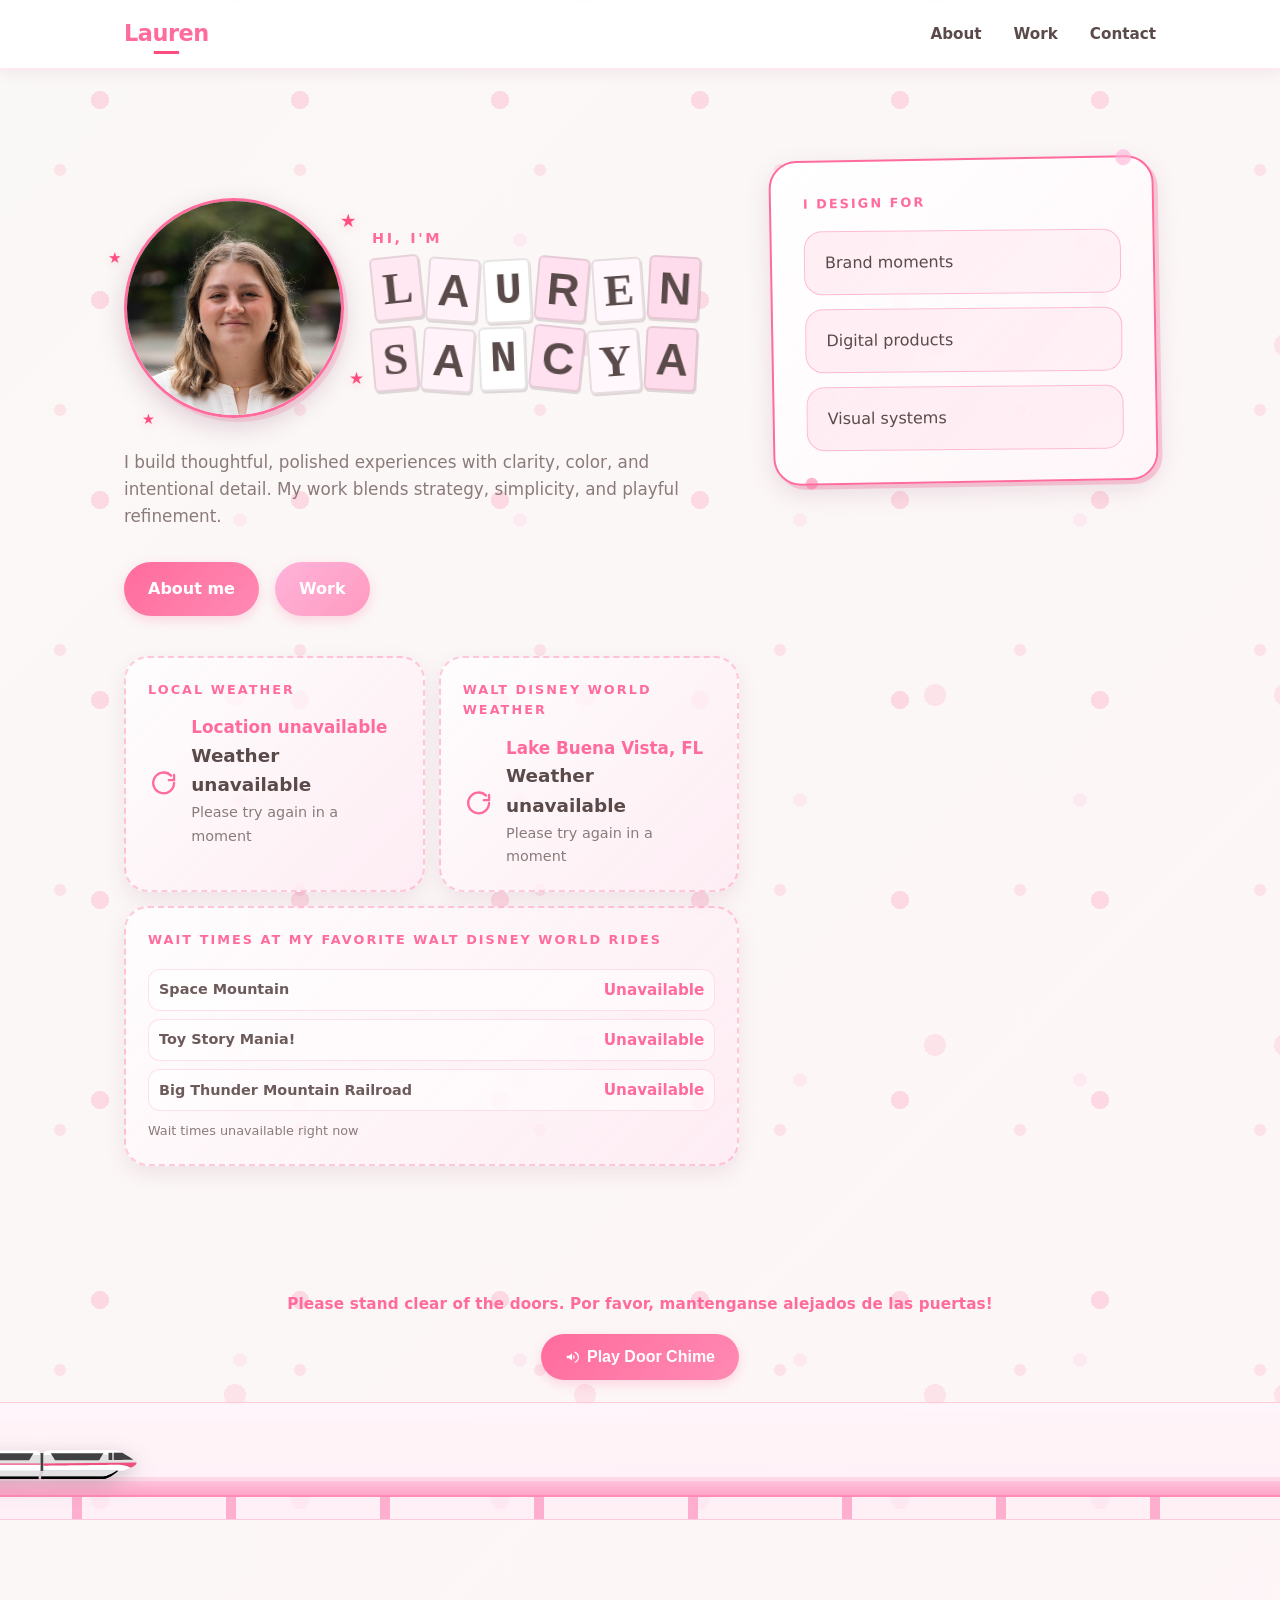
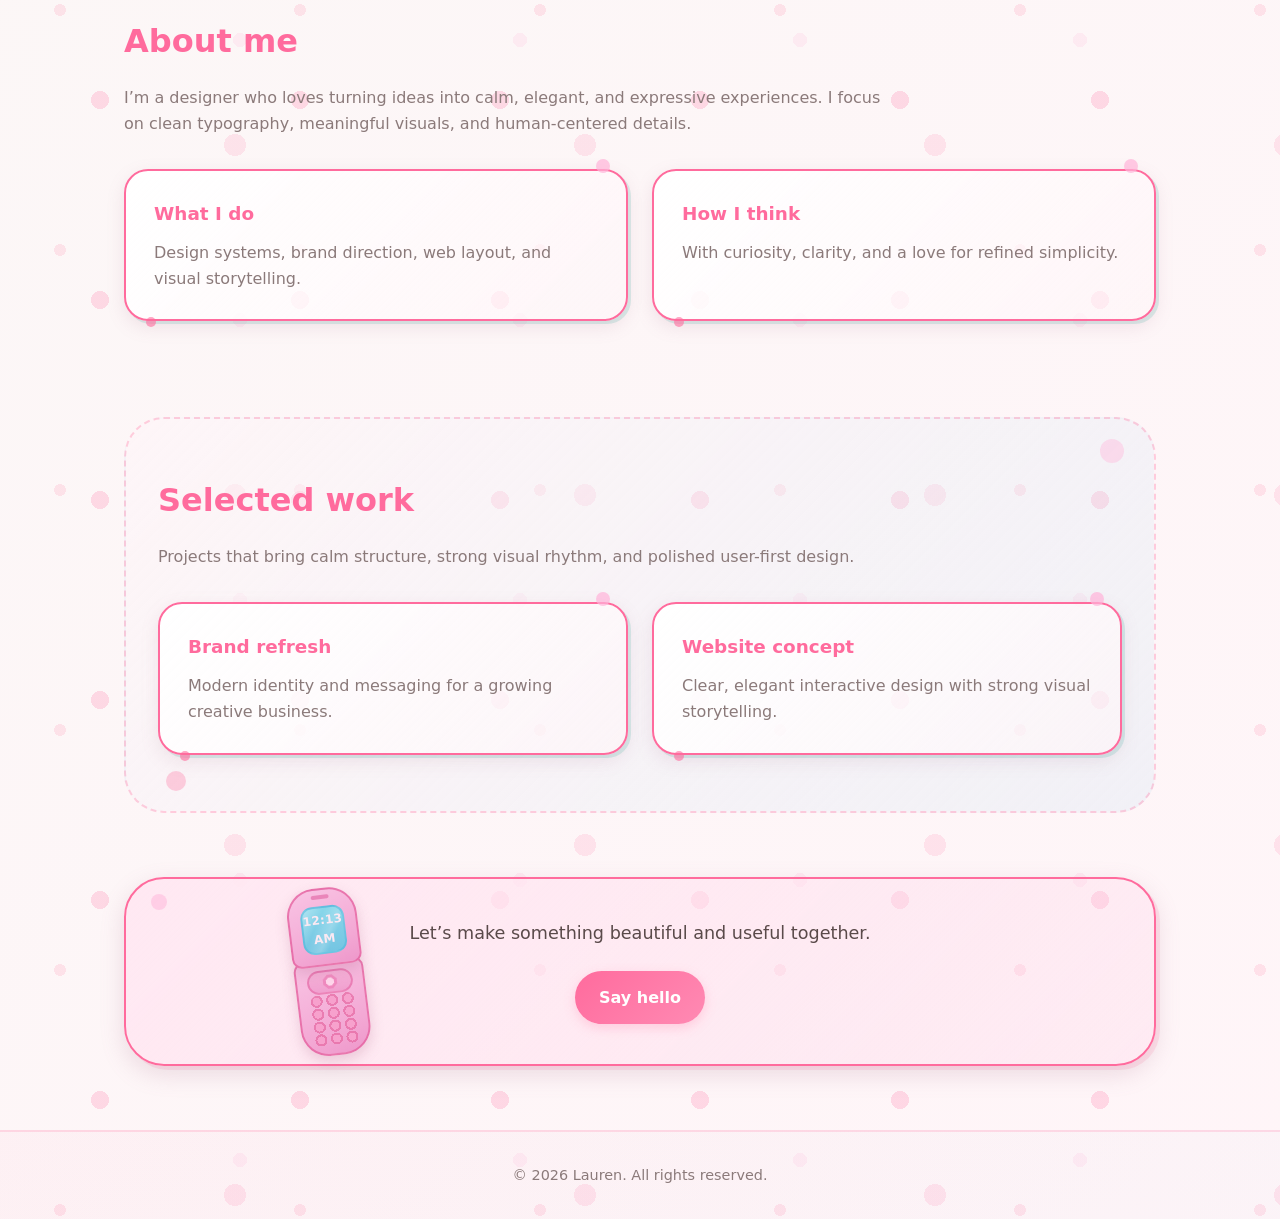
==== commit 53767bf2: "Update navigation links to use relative paths and adjust script source in HTML files" ====
--- a/index.html
+++ b/index.html
@@ -11,9 +11,9 @@
     <div class="navbar-container">
       <a href="index.html" class="navbar-logo">Lauren</a>
       <ul class="nav-links">
-        <li><a href="about.html">About</a></li>
-        <li><a href="work.html">Work</a></li>
-        <li><a href="contact.html">Contact</a></li>
+        <li><a href="pages/about.html">About</a></li>
+        <li><a href="pages/work.html">Work</a></li>
+        <li><a href="pages/contact.html">Contact</a></li>
       </ul>
     </div>
   </nav>
@@ -163,7 +163,7 @@
 
     <section class="footer-panel reveal">
       <p>Let’s make something beautiful and useful together.</p>
-      <a class="button button-primary" href="contact.html">Say hello</a>
+      <a class="button button-primary" href="pages/contact.html">Say hello</a>
       <div class="flip-phone" aria-hidden="true">
         <div class="flip-phone-bubble">Hello</div>
         <span class="flip-phone-star flip-phone-star-a">★</span>
@@ -179,6 +179,6 @@
     <p>&copy; 2026 Lauren. All rights reserved.</p>
   </footer>
 
-  <script src="app.js"></script>
+  <script src="js/app.js"></script>
 </body>
 </html>
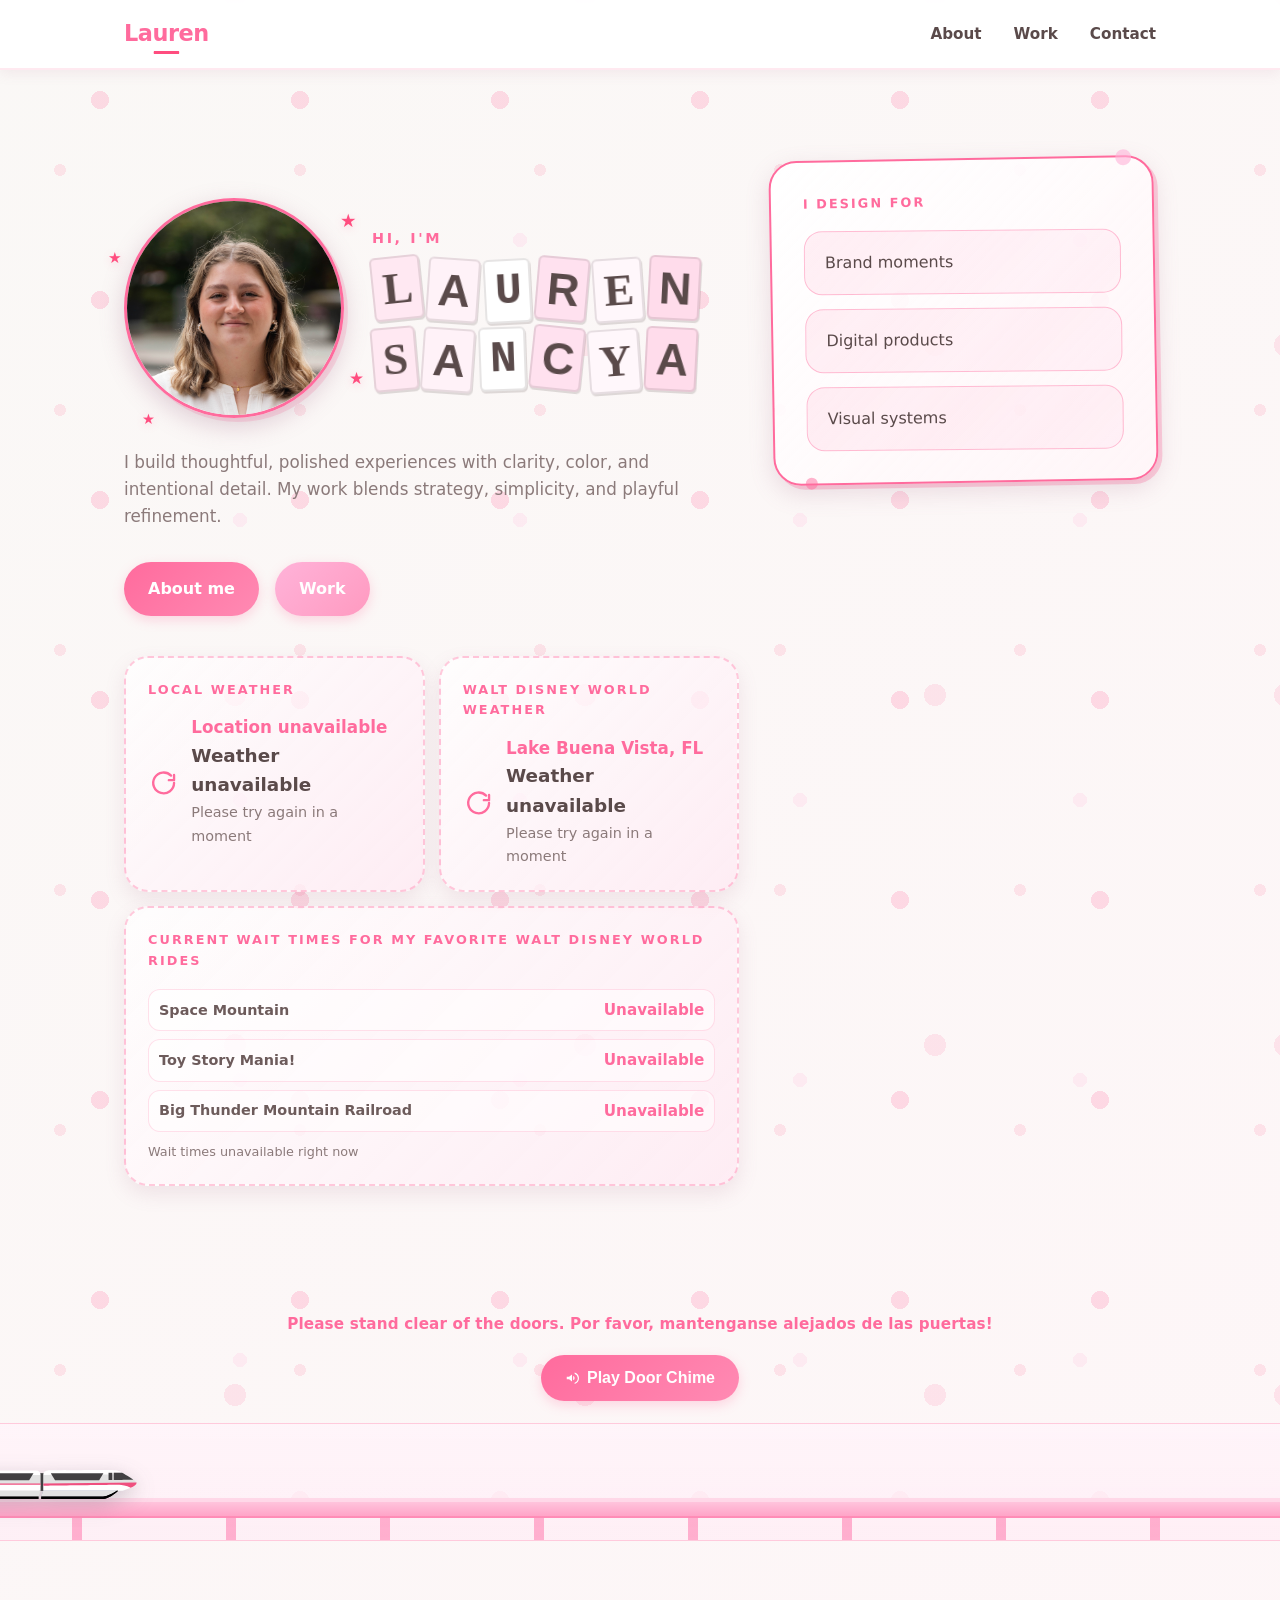
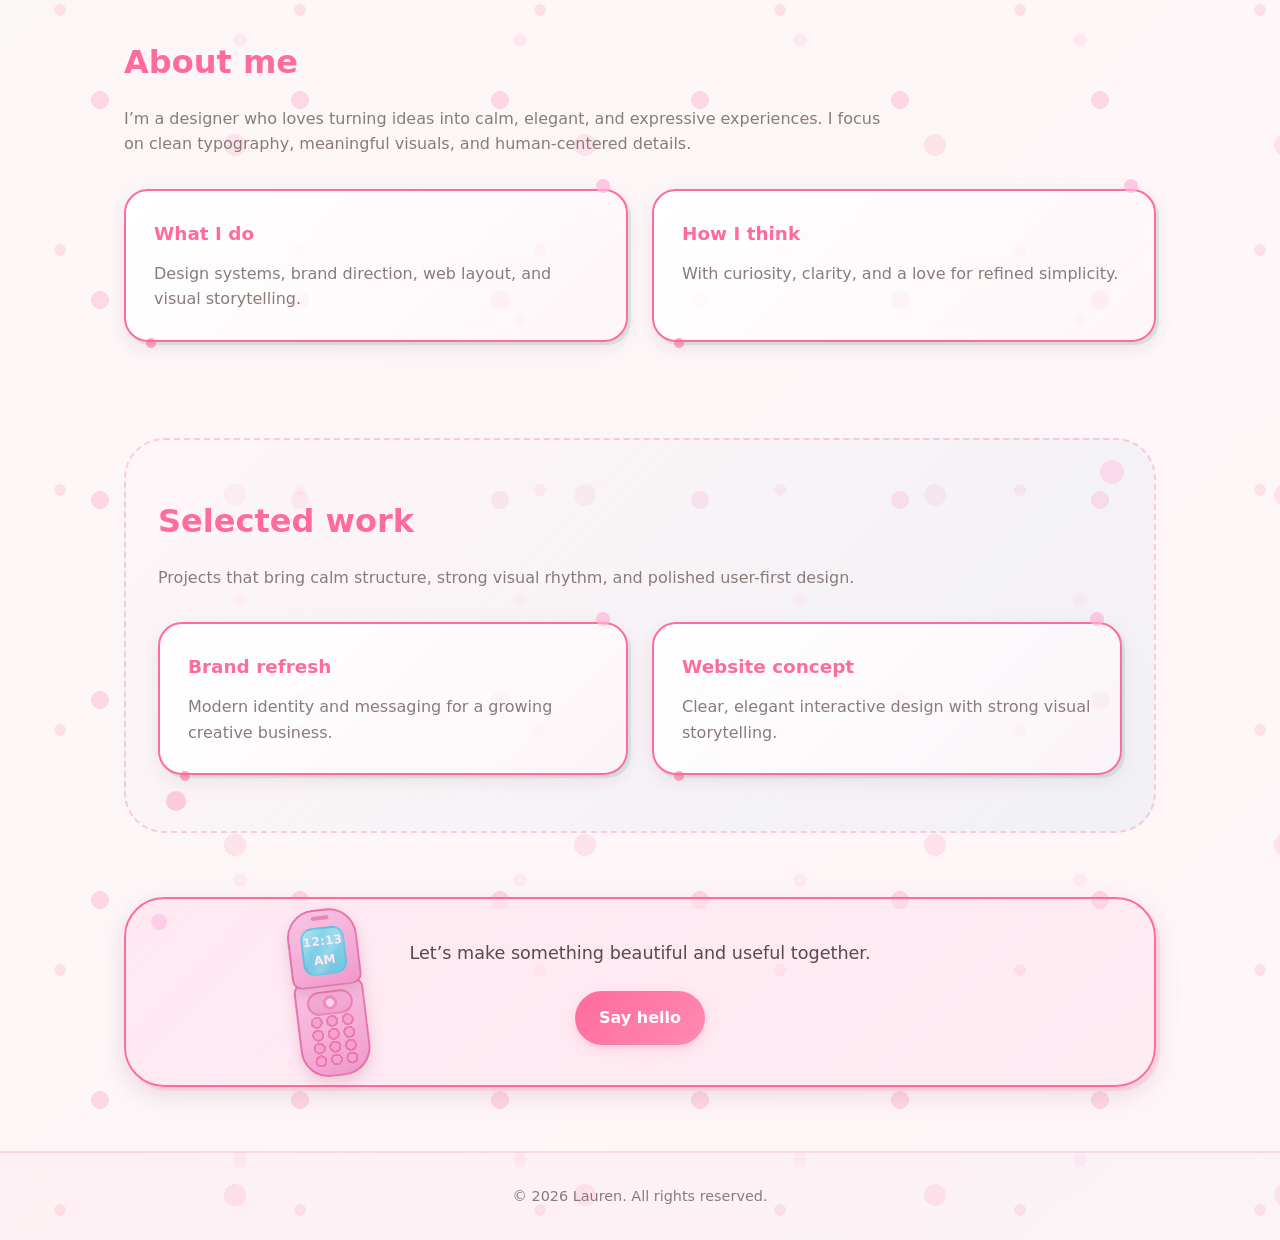
==== commit 1654aa3c: "Adjusted Wait Time title" ====
--- a/index.html
+++ b/index.html
@@ -69,7 +69,7 @@
             </div>
           </div>
           <div class="weather-card ride-waits-card reveal reveal-delay-3" aria-live="polite">
-            <p class="detail-label">Wait times at my Favorite Walt Disney World Rides</p>
+            <p class="detail-label">Current Wait times for my Favorite Walt Disney World Rides</p>
             <ul class="ride-waits-list">
               <li>
                 <span class="ride-name">Space Mountain</span>
